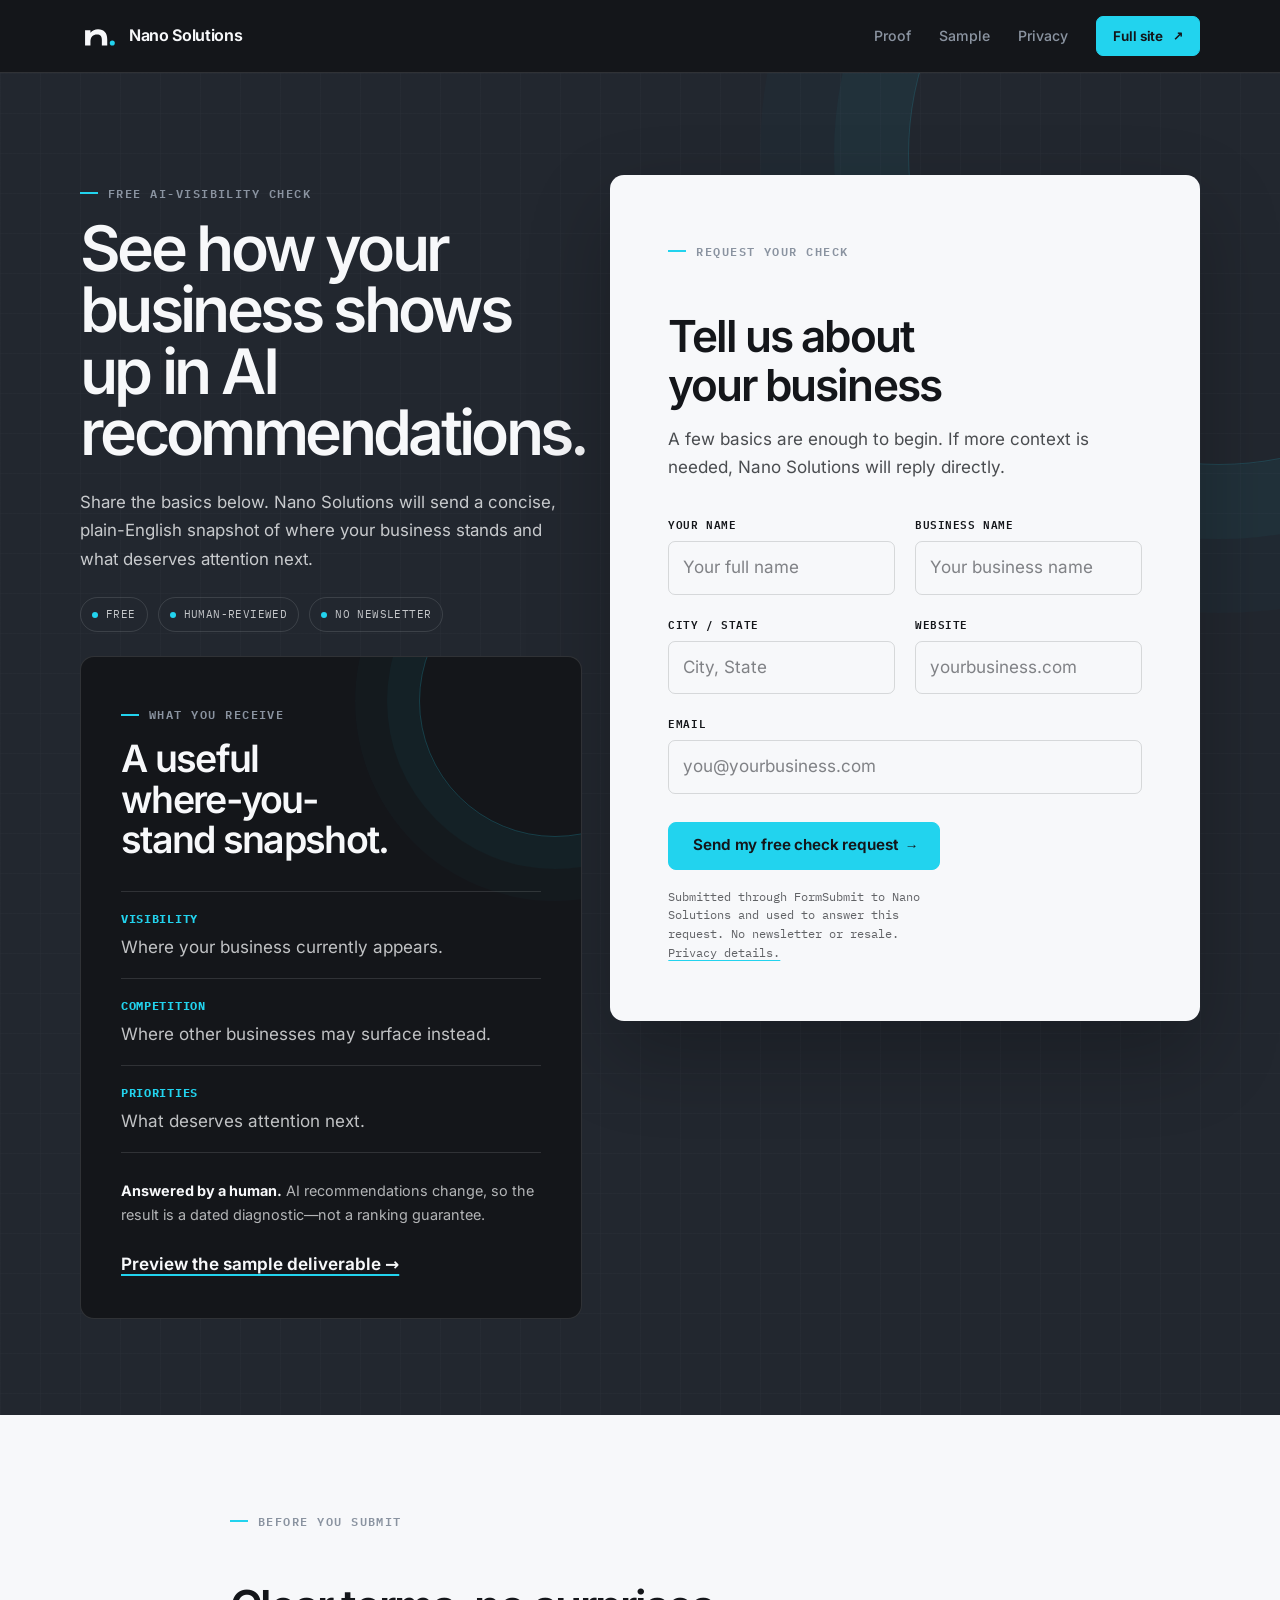
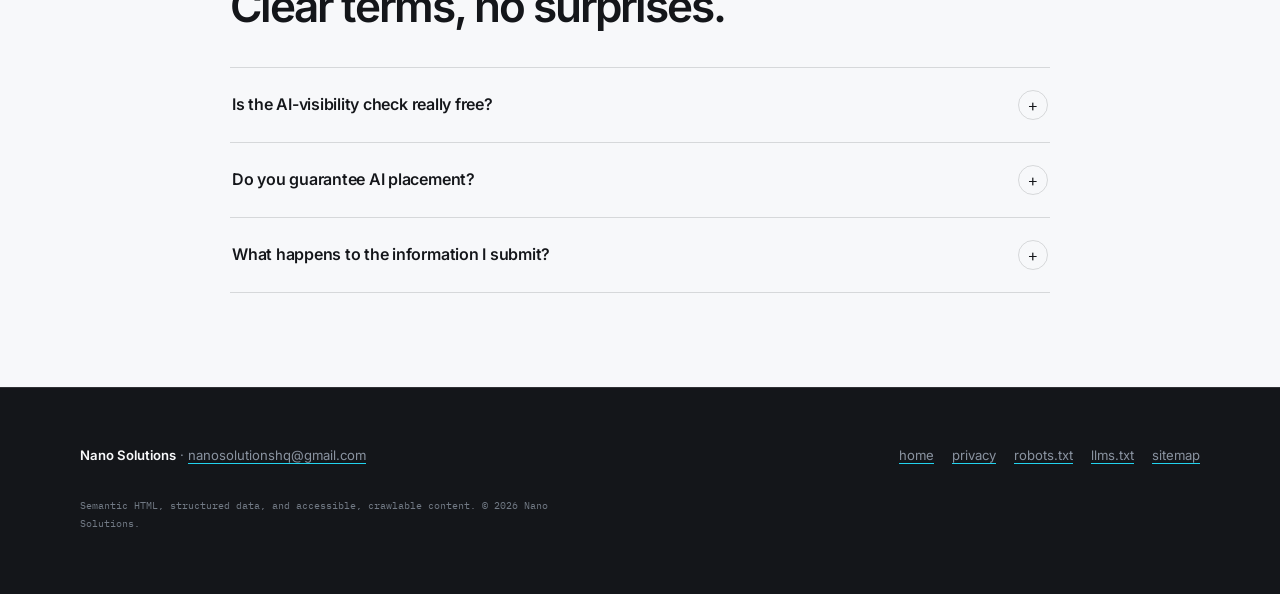
==== free-check/index.html @ 5889e6ae "Polish market-neutral site and add free-check landing" ====
<!DOCTYPE html>
<html lang="en">
<head>
  <meta charset="utf-8">
  <meta name="viewport" content="width=device-width, initial-scale=1">
  <title>Free AI-Visibility Check — Nano Solutions</title>
  <meta name="description" content="Request a free, human-reviewed snapshot of how your business appears in AI recommendations, who may appear instead, and what deserves attention next.">
  <link rel="canonical" href="https://nanosolutionshq.github.io/free-check/">
  <meta name="theme-color" content="#14161A">
  <meta name="color-scheme" content="light dark">
  <link rel="icon" type="image/svg+xml" href="/favicon.svg">
  <link rel="icon" type="image/png" sizes="32x32" href="/favicon-32.png">
  <link rel="apple-touch-icon" sizes="180x180" href="/apple-touch-icon.png">
  <link rel="manifest" href="/site.webmanifest">

  <meta property="og:type" content="website">
  <meta property="og:site_name" content="Nano Solutions">
  <meta property="og:url" content="https://nanosolutionshq.github.io/free-check/">
  <meta property="og:title" content="See how your business shows up in AI recommendations">
  <meta property="og:description" content="Request a free, human-reviewed AI-visibility snapshot from Nano Solutions.">
  <meta property="og:image" content="https://nanosolutionshq.github.io/og.png">
  <meta property="og:image:width" content="1200">
  <meta property="og:image:height" content="630">
  <meta property="og:image:alt" content="Nano Solutions AI-visibility diagnostic">
  <meta name="twitter:card" content="summary_large_image">
  <meta name="twitter:title" content="Free AI-visibility check — Nano Solutions">
  <meta name="twitter:description" content="A concise, human-reviewed snapshot of where your business stands in AI recommendations.">
  <meta name="twitter:image" content="https://nanosolutionshq.github.io/og.png">
  <meta name="twitter:image:alt" content="Nano Solutions AI-visibility diagnostic">

  <script type="application/ld+json">
  {
    "@context": "https://schema.org",
    "@graph": [
      {
        "@type": "Organization",
        "@id": "https://nanosolutionshq.github.io/#org",
        "name": "Nano Solutions",
        "url": "https://nanosolutionshq.github.io/",
        "email": "nanosolutionshq@gmail.com",
        "logo": "https://nanosolutionshq.github.io/logo.png"
      },
      {
        "@type": "WebPage",
        "@id": "https://nanosolutionshq.github.io/free-check/#webpage",
        "url": "https://nanosolutionshq.github.io/free-check/",
        "name": "Free AI-Visibility Check — Nano Solutions",
        "description": "Request a free, human-reviewed snapshot of how a business appears in AI recommendations and what deserves attention next.",
        "isPartOf": { "@id": "https://nanosolutionshq.github.io/#website" },
        "about": { "@id": "https://nanosolutionshq.github.io/#org" },
        "mainEntity": { "@id": "https://nanosolutionshq.github.io/free-check/#service" },
        "inLanguage": "en-US"
      },
      {
        "@type": "Service",
        "@id": "https://nanosolutionshq.github.io/free-check/#service",
        "name": "Free AI-visibility check",
        "provider": { "@id": "https://nanosolutionshq.github.io/#org" },
        "areaServed": { "@type": "Country", "name": "United States" },
        "offers": {
          "@type": "Offer",
          "price": "0",
          "priceCurrency": "USD",
          "availability": "https://schema.org/InStock"
        }
      },
      {
        "@type": "FAQPage",
        "@id": "https://nanosolutionshq.github.io/free-check/#faq",
        "mainEntity": [
          {
            "@type": "Question",
            "name": "Is the AI-visibility check really free?",
            "acceptedAnswer": {
              "@type": "Answer",
              "text": "Yes. The initial where-you-stand snapshot is free, requires no card, and does not enroll you in a newsletter."
            }
          },
          {
            "@type": "Question",
            "name": "Does Nano Solutions guarantee AI placement?",
            "acceptedAnswer": {
              "@type": "Answer",
              "text": "No. AI recommendations change by platform, context, and time. The check is a dated diagnostic snapshot, not a ranking guarantee."
            }
          },
          {
            "@type": "Question",
            "name": "What happens to submitted information?",
            "acceptedAnswer": {
              "@type": "Answer",
              "text": "The information is used to assess and answer the request. It is not sold or added to a newsletter."
            }
          }
        ]
      }
    ]
  }
  </script>

  <link rel="stylesheet" href="/assets/css/fonts.css?v=20260714-1">
  <link rel="stylesheet" href="/assets/css/site.css?v=20260714-6">
  <script defer src="https://cloud.umami.is/script.js" data-website-id="a9b7ba1e-7be3-4b48-bb45-84d004ca94ab" data-domains="nanosolutionshq.github.io" data-exclude-search="true" data-exclude-hash="true" data-do-not-track="true"></script>
</head>
<body class="check-page" id="top">
  <a class="skip-link" href="#request-form">Skip to request form</a>

  <header class="site-head">
    <div class="wrap">
      <a class="wordmark" href="/" aria-label="Nano Solutions — home"><img class="brand-mark" src="/assets/brand/mark-light.svg" alt="" width="38" height="38">Nano Solutions</a>
      <nav class="site-nav" aria-label="Site">
        <a href="/#proof">Proof</a>
        <a href="/sample-audit">Sample</a>
        <a href="/privacy">Privacy</a>
        <a class="btn small" href="/">Full site</a>
      </nav>
    </div>
  </header>

  <main id="main">
    <section class="check-landing" aria-labelledby="check-page-h">
      <div class="wrap">
        <div class="check-landing-grid">
          <header class="check-landing-intro">
            <p class="eyebrow">Free AI-visibility check</p>
            <h1 id="check-page-h">See how your business shows up in AI recommendations.</h1>
            <p>Share the basics below. Nano Solutions will send a concise, plain-English snapshot of where your business stands and what deserves attention next.</p>
            <ul class="check-trust" aria-label="Request assurances">
              <li>Free</li>
              <li>Human-reviewed</li>
              <li>No newsletter</li>
            </ul>
          </header>

          <section class="form-card" id="request-form" aria-labelledby="request-form-h">
            <p class="eyebrow">Request your check</p>
            <h2 id="request-form-h">Tell us about your business</h2>
            <p class="form-sub">A few basics are enough to begin. If more context is needed, Nano Solutions will reply directly.</p>

            <form action="https://formsubmit.co/nanosolutionshq@gmail.com" method="POST">
              <input type="hidden" name="_subject" value="New free AI-visibility check request">
              <input type="hidden" name="_template" value="table">
              <input type="hidden" name="_captcha" value="false">
              <input type="hidden" name="_next" value="https://nanosolutionshq.github.io/thanks.html">
              <input type="text" name="_honey" class="hp" tabindex="-1" autocomplete="off" aria-hidden="true">
              <div class="field-grid">
                <div class="field">
                  <label for="fc-name">Your name</label>
                  <input id="fc-name" name="name" type="text" required autocomplete="name" placeholder="Your full name">
                </div>
                <div class="field">
                  <label for="fc-business">Business name</label>
                  <input id="fc-business" name="business" type="text" required autocomplete="organization" placeholder="Your business name">
                </div>
                <div class="field">
                  <label for="fc-city">City / state</label>
                  <input id="fc-city" name="city" type="text" required placeholder="City, State">
                </div>
                <div class="field">
                  <label for="fc-website">Website</label>
                  <input id="fc-website" name="website" type="text" inputmode="url" autocomplete="url" placeholder="yourbusiness.com">
                </div>
                <div class="field full">
                  <label for="fc-email">Email</label>
                  <input id="fc-email" name="email" type="email" required autocomplete="email" placeholder="you@yourbusiness.com">
                </div>
              </div>
              <div class="form-actions">
                <button class="btn" type="submit" data-umami-event="free-check-submit" data-umami-event-placement="landing-page">Send my free check request</button>
                <span class="micro">Submitted through FormSubmit to Nano Solutions and used to answer this request. No newsletter or resale. <a href="/privacy">Privacy details.</a></span>
              </div>
            </form>
          </section>

          <aside class="check-expect" aria-labelledby="expect-h">
            <p class="eyebrow">What you receive</p>
            <h2 id="expect-h">A useful where-you-stand snapshot.</h2>
            <ul>
              <li><strong>Visibility</strong><span>Where your business currently appears.</span></li>
              <li><strong>Competition</strong><span>Where other businesses may surface instead.</span></li>
              <li><strong>Priorities</strong><span>What deserves attention next.</span></li>
            </ul>
            <p class="check-expect-note"><strong>Answered by a human.</strong> AI recommendations change, so the result is a dated diagnostic—not a ranking guarantee.</p>
            <a class="text-link" href="/sample-audit" data-umami-event="sample-audit-view" data-umami-event-placement="free-check-page">Preview the sample deliverable →</a>
          </aside>
        </div>
      </div>
    </section>

    <section class="check-faq" id="faq" aria-labelledby="check-faq-h">
      <div class="wrap check-faq-wrap">
        <div class="section-head">
          <p class="eyebrow">Before you submit</p>
          <h2 id="check-faq-h">Clear terms, no surprises.</h2>
        </div>
        <div class="faq-list">
          <details class="faq-item">
            <summary>Is the AI-visibility check really free?</summary>
            <div class="answer"><p>Yes. The initial where-you-stand snapshot is free, requires no card, and does not enroll you in a newsletter.</p></div>
          </details>
          <details class="faq-item">
            <summary>Do you guarantee AI placement?</summary>
            <div class="answer"><p>No. AI recommendations change by platform, context, and time. The check is a dated diagnostic snapshot, not a ranking guarantee.</p></div>
          </details>
          <details class="faq-item">
            <summary>What happens to the information I submit?</summary>
            <div class="answer"><p>It is used to assess and answer your request. It is not sold or added to a newsletter. Read the full <a href="/privacy">privacy notice</a>.</p></div>
          </details>
        </div>
      </div>
    </section>
  </main>

  <footer class="site-foot">
    <div class="wrap">
      <div class="row">
        <p><span class="brand">Nano Solutions</span> · <a href="mailto:nanosolutionshq@gmail.com" data-umami-event="email-click" data-umami-event-placement="free-check-footer">nanosolutionshq@gmail.com</a></p>
        <nav aria-label="Site information">
          <a href="/">home</a>
          <a href="/privacy">privacy</a>
          <a href="/robots.txt">robots.txt</a>
          <a href="/llms.txt">llms.txt</a>
          <a href="/sitemap.xml">sitemap</a>
        </nav>
      </div>
      <p class="dogfood">Semantic HTML, structured data, and accessible, crawlable content. © 2026 Nano Solutions.</p>
    </div>
  </footer>
</body>
</html>
---- assets/css/fonts.css ----
/* Nano Solutions self-hosted brand typography.
   Inter and IBM Plex Mono are distributed under the SIL Open Font License 1.1.
   License copies live in assets/fonts/. */

@font-face {
  font-family: "Inter";
  font-style: normal;
  font-weight: 400 900;
  font-display: swap;
  src: url("../fonts/inter-latin-400-900.woff2") format("woff2");
  unicode-range: U+0000-00FF, U+0131, U+0152-0153, U+02BB-02BC, U+02C6, U+02DA, U+02DC, U+0304, U+0308, U+0329, U+2000-206F, U+20AC, U+2122, U+2191, U+2193, U+2212, U+2215, U+FEFF, U+FFFD;
}

@font-face {
  font-family: "IBM Plex Mono";
  font-style: normal;
  font-weight: 400;
  font-display: swap;
  src: url("../fonts/ibm-plex-mono-latin-400.woff2") format("woff2");
  unicode-range: U+0000-00FF, U+0131, U+0152-0153, U+02BB-02BC, U+02C6, U+02DA, U+02DC, U+0304, U+0308, U+0329, U+2000-206F, U+20AC, U+2122, U+2191, U+2193, U+2212, U+2215, U+FEFF, U+FFFD;
}

@font-face {
  font-family: "IBM Plex Mono";
  font-style: normal;
  font-weight: 500;
  font-display: swap;
  src: url("../fonts/ibm-plex-mono-latin-500.woff2") format("woff2");
  unicode-range: U+0000-00FF, U+0131, U+0152-0153, U+02BB-02BC, U+02C6, U+02DA, U+02DC, U+0304, U+0308, U+0329, U+2000-206F, U+20AC, U+2122, U+2191, U+2193, U+2212, U+2215, U+FEFF, U+FFFD;
}

@font-face {
  font-family: "IBM Plex Mono";
  font-style: normal;
  font-weight: 600;
  font-display: swap;
  src: url("../fonts/ibm-plex-mono-latin-600.woff2") format("woff2");
  unicode-range: U+0000-00FF, U+0131, U+0152-0153, U+02BB-02BC, U+02C6, U+02DA, U+02DC, U+0304, U+0308, U+0329, U+2000-206F, U+20AC, U+2122, U+2191, U+2193, U+2212, U+2215, U+FEFF, U+FFFD;
}

@font-face {
  font-family: "IBM Plex Mono";
  font-style: normal;
  font-weight: 700;
  font-display: swap;
  src: url("../fonts/ibm-plex-mono-latin-700.woff2") format("woff2");
  unicode-range: U+0000-00FF, U+0131, U+0152-0153, U+02BB-02BC, U+02C6, U+02DA, U+02DC, U+0304, U+0308, U+0329, U+2000-206F, U+20AC, U+2122, U+2191, U+2193, U+2212, U+2215, U+FEFF, U+FFFD;
}
---- assets/css/site.css ----
/* Nano Solutions — shared visual system
   Brand tokens are intentionally limited to Ink, Slate, Cyan, Paper, and Gray. */

:root {
  --ink: #14161A;
  --slate: #22272F;
  --cyan: #22D3EE;
  --paper: #F7F8FA;
  --gray: #8A93A0;
  --bg: var(--paper);
  --card: var(--paper);
  --blue: var(--cyan);
  --blue-deep: var(--cyan);
  --blue-soft: rgba(34, 211, 238, 0.1);
  --slate-light: var(--gray);
  --line: rgba(20, 22, 26, 0.14);
  --line-dark: rgba(247, 248, 250, 0.12);
  --surface-dark: rgba(34, 39, 47, 0.74);
  --shadow: 0 18px 48px rgba(20, 22, 26, 0.1);
}

* {
  box-sizing: border-box;
}

html {
  scroll-behavior: smooth;
  scroll-padding-top: 5rem;
}

body {
  margin: 0;
  overflow-x: clip;
  background: var(--paper);
  color: var(--ink);
  font-family: "Inter", system-ui, -apple-system, "Segoe UI", sans-serif;
  font-size: 17px;
  line-height: 1.62;
  -webkit-font-smoothing: antialiased;
  text-rendering: optimizeLegibility;
}

::selection {
  background: var(--cyan);
  color: var(--ink);
}

img {
  display: block;
  max-width: 100%;
}

a {
  color: inherit;
  text-decoration-color: var(--cyan);
  text-decoration-thickness: 0.11em;
  text-underline-offset: 0.22em;
}

a:hover {
  text-decoration-color: currentColor;
}

:focus-visible {
  outline: 3px solid var(--cyan);
  outline-offset: 4px;
  border-radius: 4px;
}

.wrap {
  width: min(100% - 48px, 1120px);
  max-width: none;
  margin-inline: auto;
  padding: 0;
}

.skip-link {
  position: fixed;
  z-index: 100;
  top: 12px;
  left: 12px;
  transform: translateY(-160%);
  padding: 10px 14px;
  background: var(--cyan);
  color: var(--ink);
  font-family: "IBM Plex Mono", ui-monospace, monospace;
  font-size: 0.8rem;
  font-weight: 600;
  text-decoration: none;
}

.skip-link:focus {
  transform: translateY(0);
}

.visually-hidden {
  position: absolute;
  width: 1px;
  height: 1px;
  margin: -1px;
  padding: 0;
  overflow: hidden;
  clip: rect(0 0 0 0);
  white-space: nowrap;
  border: 0;
}

/* Header */

.site-head {
  position: relative;
  z-index: 20;
  padding: 0;
  background: var(--ink);
  color: var(--paper);
  border-bottom: 1px solid var(--line-dark);
}

.site-head .wrap {
  min-height: 72px;
  display: flex;
  align-items: center;
  justify-content: space-between;
  gap: 24px;
}

.wordmark {
  display: inline-flex;
  align-items: center;
  gap: 11px;
  color: var(--paper);
  font-size: 1rem;
  font-weight: 650;
  letter-spacing: -0.02em;
  text-decoration: none;
}

.wordmark:hover {
  color: var(--paper);
  text-decoration: none;
}

.brand-mark {
  width: 38px;
  height: 38px;
  flex: none;
}

.site-nav {
  display: flex;
  align-items: center;
  gap: 28px;
  font-size: 0.88rem;
  font-weight: 520;
}

.site-nav a {
  color: var(--gray);
  text-decoration: none;
}

.site-nav a:hover {
  color: var(--paper);
}

/* Buttons */

.btn,
.site-nav .btn {
  display: inline-flex;
  min-height: 48px;
  align-items: center;
  justify-content: center;
  gap: 10px;
  padding: 13px 24px;
  border: 1px solid var(--cyan);
  border-radius: 8px;
  background: var(--cyan);
  box-shadow: none;
  color: var(--ink);
  cursor: pointer;
  font: 650 0.95rem/1.2 "Inter", system-ui, sans-serif;
  letter-spacing: -0.01em;
  text-decoration: none;
  transition: transform 160ms ease, box-shadow 160ms ease, background 160ms ease;
}

.btn::after {
  content: "↗";
  font-family: "IBM Plex Mono", ui-monospace, monospace;
  font-size: 0.9em;
}

button.btn::after {
  content: "→";
}

.btn:hover {
  background: var(--cyan);
  color: var(--ink);
  text-decoration: none;
  transform: translateY(-2px);
  box-shadow: 0 12px 30px rgba(34, 211, 238, 0.16);
}

.btn.small {
  min-height: 40px;
  padding: 9px 16px;
  border-radius: 7px;
  font-size: 0.84rem;
}

/* Shared labels and headings */

.eyebrow,
.panel-label,
.dateline,
.micro,
.stat-note,
.num,
.scan-readout,
.meta-line {
  font-family: "IBM Plex Mono", ui-monospace, "Cascadia Mono", monospace;
}

.eyebrow {
  display: inline-flex;
  align-items: center;
  gap: 10px;
  margin: 0 0 16px;
  color: var(--gray);
  font-size: 0.76rem;
  font-weight: 600;
  letter-spacing: 0.12em;
  line-height: 1.4;
  text-transform: uppercase;
}

.eyebrow::before {
  width: 18px;
  height: 2px;
  background: var(--cyan);
  content: "";
}

h1,
h2,
h3 {
  color: inherit;
  text-wrap: balance;
}

h2 {
  max-width: 24ch;
  font-size: clamp(1.95rem, 3.5vw, 2.75rem);
  font-weight: 600;
  letter-spacing: -0.045em;
  line-height: 1.1;
}

.section-head {
  margin-bottom: 36px;
}

.section-head .eyebrow {
  margin-bottom: 16px;
}

/* Homepage hero */

.hero {
  position: relative;
  isolation: isolate;
  overflow: hidden;
  padding: 68px 0 76px;
  background: var(--ink);
  color: var(--paper);
}

.hero::before,
.article-hero::before,
.thank-you::before {
  position: absolute;
  z-index: -1;
  inset: 0;
  background-image:
    linear-gradient(rgba(247, 248, 250, 0.025) 1px, transparent 1px),
    linear-gradient(90deg, rgba(247, 248, 250, 0.025) 1px, transparent 1px);
  background-size: 48px 48px;
  content: "";
  mask-image: linear-gradient(to bottom, black, transparent 92%);
}

.hero .wrap {
  display: grid;
  grid-template-columns: minmax(0, 1.06fr) minmax(350px, 0.82fr);
  align-items: center;
  gap: clamp(46px, 6.5vw, 78px);
}

.hero-copy {
  min-width: 0;
}

.hero h1 {
  max-width: 13.5ch;
  margin: 0;
  color: var(--paper);
  font-size: clamp(3rem, 5vw, 4.65rem);
  font-weight: 590;
  letter-spacing: -0.058em;
  line-height: 1.01;
}

.hero h1 em {
  color: var(--paper);
  font-style: normal;
  box-shadow: inset 0 -0.09em var(--cyan);
}

.hero .sub {
  max-width: 58ch;
  margin-top: 24px;
  color: rgba(247, 248, 250, 0.8);
  font-size: 1.08rem;
  line-height: 1.65;
}

.hero .cta-row,
.honesty .cta-row {
  display: flex;
  align-items: center;
  gap: 18px;
  margin-top: 34px;
  flex-wrap: wrap;
}

.micro {
  color: rgba(247, 248, 250, 0.68);
  font-size: 0.76rem;
  line-height: 1.55;
}

.hero .micro strong {
  color: var(--paper);
  font-weight: 700;
}

.engines {
  display: flex;
  align-items: center;
  gap: 8px;
  margin-top: 32px;
  flex-wrap: wrap;
}

.engines .lead-in {
  margin-right: 4px;
  color: var(--gray);
  font-family: "IBM Plex Mono", ui-monospace, monospace;
  font-size: 0.7rem;
  letter-spacing: 0.08em;
  text-transform: uppercase;
}

.engines .pill {
  padding: 6px 10px;
  background: transparent;
  border: 1px solid var(--line-dark);
  border-radius: 999px;
  color: rgba(247, 248, 250, 0.74);
  font-size: 0.74rem;
  font-weight: 520;
}

.engines .engine-more {
  margin-left: 4px;
  color: var(--cyan);
  font-family: "IBM Plex Mono", ui-monospace, monospace;
  font-size: 0.72rem;
  font-weight: 650;
  letter-spacing: 0.02em;
}

/* Diagnostic hero panel */

.scan-panel {
  position: relative;
  overflow: hidden;
  min-height: 450px;
  padding: 24px;
  background: linear-gradient(145deg, rgba(34, 39, 47, 0.96), rgba(20, 22, 26, 0.96));
  border: 1px solid var(--line-dark);
  border-radius: 16px;
  box-shadow: 0 36px 90px rgba(0, 0, 0, 0.28);
}

.scan-panel::after {
  position: absolute;
  right: -35%;
  bottom: -42%;
  width: 88%;
  aspect-ratio: 1;
  border: 1px solid rgba(34, 211, 238, 0.2);
  border-radius: 50%;
  box-shadow:
    0 0 0 48px rgba(34, 211, 238, 0.035),
    0 0 0 96px rgba(34, 211, 238, 0.025),
    0 0 0 144px rgba(34, 211, 238, 0.015);
  content: "";
}

.panel-bar {
  position: relative;
  z-index: 2;
  display: flex;
  align-items: center;
  justify-content: space-between;
  padding-bottom: 16px;
  border-bottom: 1px solid var(--line-dark);
  color: var(--gray);
  font-family: "IBM Plex Mono", ui-monospace, monospace;
  font-size: 0.72rem;
  letter-spacing: 0.1em;
  text-transform: uppercase;
}

.signal {
  display: inline-flex;
  align-items: center;
  gap: 8px;
}

.signal i {
  width: 7px;
  height: 7px;
  background: var(--cyan);
  border-radius: 50%;
  box-shadow: 0 0 0 4px rgba(34, 211, 238, 0.1);
}

.scan-stage {
  position: relative;
  z-index: 2;
  display: grid;
  min-height: 205px;
  place-items: center;
}

.scan-rings {
  position: relative;
  width: 158px;
  aspect-ratio: 1;
  display: grid;
  place-items: center;
  border: 1px solid rgba(34, 211, 238, 0.46);
  border-radius: 50%;
  box-shadow:
    0 0 0 30px rgba(34, 211, 238, 0.055),
    0 0 0 31px rgba(34, 211, 238, 0.15),
    0 0 0 60px rgba(34, 211, 238, 0.025),
    0 0 0 61px rgba(34, 211, 238, 0.09);
}

.scan-rings::after {
  position: absolute;
  inset: -1px;
  border-top: 2px solid var(--cyan);
  border-right: 2px solid transparent;
  border-bottom: 2px solid transparent;
  border-left: 2px solid transparent;
  border-radius: 50%;
  content: "";
  animation: scan-rotate 12s linear infinite;
}

.scan-core {
  width: 66px;
  height: 66px;
  padding: 6px;
  background: var(--ink);
  border: 1px solid var(--line-dark);
  border-radius: 18px;
}

.scan-core img {
  width: 100%;
  height: 100%;
}

.scan-query {
  position: absolute;
  right: 0;
  bottom: 8px;
  left: 0;
  display: flex;
  align-items: baseline;
  justify-content: center;
  gap: 12px;
  color: var(--gray);
  font-family: "IBM Plex Mono", ui-monospace, monospace;
  font-size: 0.72rem;
  letter-spacing: 0.08em;
}

.scan-query strong {
  color: var(--paper);
  font-weight: 500;
  letter-spacing: 0;
}

.engine-readout {
  position: relative;
  z-index: 2;
  display: grid;
  margin: 10px 0 0;
  padding: 0;
  list-style: none;
}

.engine-readout li {
  display: flex;
  align-items: center;
  justify-content: space-between;
  gap: 12px;
  padding: 10px 2px;
  border-top: 1px solid var(--line-dark);
  color: var(--paper);
  font-size: 0.9rem;
}

.engine-readout .status {
  color: var(--gray);
  font-family: "IBM Plex Mono", ui-monospace, monospace;
  font-size: 0.7rem;
  letter-spacing: 0.05em;
  text-transform: uppercase;
}

.engine-readout .status::before {
  display: inline-block;
  width: 5px;
  height: 5px;
  margin-right: 7px;
  background: var(--cyan);
  border-radius: 50%;
  content: "";
  vertical-align: 1px;
}

.scan-foot {
  position: relative;
  z-index: 2;
  margin: 16px 0 0;
  color: var(--gray);
  font-size: 0.82rem;
}

@keyframes scan-rotate {
  to { transform: rotate(360deg); }
}

/* Main sections */

section {
  padding: 78px 0;
}

.stats {
  padding-top: 82px;
  background: var(--paper);
}

.stats .section-head {
  display: flex;
  align-items: end;
  justify-content: space-between;
}

.stat-grid {
  display: grid;
  margin: 0;
  padding: 0;
  grid-template-columns: repeat(3, 1fr);
  gap: 16px;
  border: 0;
}

.stat {
  position: relative;
  min-height: 220px;
  padding: 28px;
  background: rgba(138, 147, 160, 0.055);
  border: 1px solid var(--line);
  border-radius: 12px;
}

.stat .tick {
  width: 24px;
  height: 3px;
  margin-bottom: 30px;
  background: var(--cyan);
  border-radius: 0;
}

.stat .value {
  color: var(--ink);
  font-size: clamp(2.8rem, 5vw, 4.4rem);
  font-weight: 570;
  letter-spacing: -0.055em;
  line-height: 0.95;
}

.stat .label {
  max-width: 31ch;
  margin: 18px 0 0;
  color: rgba(20, 22, 26, 0.76);
  font-size: 0.98rem;
  line-height: 1.6;
}

.stat-note {
  max-width: 105ch;
  margin-top: 22px;
  color: rgba(20, 22, 26, 0.66);
  font-size: 0.74rem;
  line-height: 1.68;
}

.stat-note a,
.article-body a,
.sources a {
  color: inherit;
  text-decoration: underline;
  text-decoration-color: var(--cyan);
  text-underline-offset: 0.2em;
}

/* Proof */

#proof.band {
  position: relative;
  overflow: hidden;
  background: var(--slate);
  border: 0;
  color: var(--paper);
}

#proof.band::after {
  position: absolute;
  top: -220px;
  right: -180px;
  width: 560px;
  height: 560px;
  border: 1px solid rgba(34, 211, 238, 0.12);
  border-radius: 50%;
  box-shadow:
    0 0 0 70px rgba(34, 211, 238, 0.02),
    0 0 0 140px rgba(34, 211, 238, 0.015);
  content: "";
}

.proof-layout {
  position: relative;
  z-index: 1;
  display: grid;
  grid-template-columns: minmax(0, 1fr) minmax(390px, 0.96fr);
  gap: clamp(48px, 6vw, 68px);
  align-items: start;
}

#proof h2 {
  color: var(--paper);
}

.proof-lead {
  max-width: 42ch;
  color: rgba(247, 248, 250, 0.84);
  font-size: clamp(1.15rem, 2vw, 1.34rem);
  font-weight: 430;
  line-height: 1.55;
}

.proof-lead strong {
  color: var(--paper);
  font-weight: 650;
}

.proof-body {
  max-width: 58ch;
  margin-top: 22px;
  color: rgba(247, 248, 250, 0.76);
}

.proof-figures {
  display: flex;
  gap: 30px;
  margin-top: 34px;
  flex-wrap: wrap;
}

.fig {
  max-width: 130px;
}

.fig .n {
  color: var(--paper);
  font-size: 1.7rem;
  font-weight: 590;
  letter-spacing: -0.04em;
}

.fig .t {
  margin-top: 4px;
  color: rgba(247, 248, 250, 0.7);
  font-family: "IBM Plex Mono", ui-monospace, monospace;
  font-size: 0.74rem;
  line-height: 1.55;
  text-transform: uppercase;
}

.proof-outcomes .fig {
  max-width: 160px;
}

.proof-outcomes .n {
  color: var(--cyan);
  font-size: 1.05rem;
  font-weight: 650;
  letter-spacing: -0.015em;
}

.study-link {
  display: inline-flex;
  margin-top: 32px;
  color: var(--paper);
  font-weight: 600;
  text-decoration-color: var(--cyan);
}

.proof-data {
  padding: 24px;
  background: rgba(20, 22, 26, 0.66);
  border: 1px solid var(--line-dark);
  border-radius: 14px;
}

.proof-data .panel-bar {
  padding-bottom: 18px;
}

.answer-matrix {
  display: grid;
  margin: 0;
}

.answer-row {
  display: grid;
  grid-template-columns: minmax(112px, 0.72fr) minmax(0, 1.28fr);
  gap: 16px;
  padding: 18px 2px;
  border-bottom: 1px solid var(--line-dark);
}

.answer-row:last-child {
  border-bottom: 0;
}

.answer-row dt {
  color: var(--gray);
  font-family: "IBM Plex Mono", ui-monospace, monospace;
  font-size: 0.72rem;
  letter-spacing: 0.05em;
  text-transform: uppercase;
}

.answer-row dd {
  margin: 0;
  color: var(--paper);
  font-size: 0.94rem;
  font-weight: 570;
}

.answer-row dd::before {
  display: inline-block;
  width: 6px;
  height: 6px;
  margin-right: 10px;
  background: var(--cyan);
  border-radius: 50%;
  content: "";
  vertical-align: 2px;
}

.proof-data-note {
  margin: 18px 0 0;
  color: var(--gray);
  font-size: 0.78rem;
}

/* Sample deliverable */

.sample-section {
  overflow: hidden;
  background: var(--paper);
  border-bottom: 1px solid var(--line);
}

.sample-layout {
  display: grid;
  grid-template-columns: minmax(0, 1fr) minmax(360px, 0.78fr);
  gap: clamp(52px, 7vw, 88px);
  align-items: center;
}

.sample-copy h2 {
  max-width: 17ch;
}

.sample-lead {
  max-width: 60ch;
  margin-top: 20px;
  color: rgba(20, 22, 26, 0.76);
  font-size: 1.03rem;
  line-height: 1.72;
}

.sample-list {
  display: grid;
  grid-template-columns: repeat(2, minmax(0, 1fr));
  gap: 12px 22px;
  max-width: 650px;
  margin: 28px 0 0;
  padding: 0;
  list-style: none;
}

.sample-list li {
  position: relative;
  padding-left: 18px;
  color: rgba(20, 22, 26, 0.82);
  font-size: 0.91rem;
  line-height: 1.5;
}

.sample-list li::before {
  position: absolute;
  top: 0.62em;
  left: 0;
  width: 6px;
  height: 6px;
  background: var(--cyan);
  border-radius: 50%;
  content: "";
}

.sample-actions {
  display: flex;
  align-items: center;
  gap: 24px;
  margin-top: 34px;
  flex-wrap: wrap;
}

.sample-download {
  color: var(--ink);
  font-weight: 650;
  text-decoration-color: var(--cyan);
}

.sample-note {
  margin: 22px 0 0;
  color: rgba(20, 22, 26, 0.72);
  font-family: "IBM Plex Mono", ui-monospace, monospace;
  font-size: 0.69rem;
  letter-spacing: 0.035em;
  line-height: 1.6;
  text-transform: uppercase;
}

.sample-preview {
  position: relative;
  display: block;
  width: min(100%, 390px);
  justify-self: end;
  color: var(--paper);
  text-decoration: none;
}

.sample-preview::before {
  position: absolute;
  z-index: 0;
  inset: 8% -14% -7% 12%;
  background: rgba(34, 211, 238, 0.08);
  border-radius: 22px;
  content: "";
  transform: rotate(3deg);
}

.sample-sheet {
  position: relative;
  z-index: 1;
  display: flex;
  aspect-ratio: 8.5 / 11;
  flex-direction: column;
  overflow: hidden;
  padding: 30px;
  background-color: var(--ink);
  background-image:
    linear-gradient(rgba(138, 147, 160, 0.05) 1px, transparent 1px),
    linear-gradient(90deg, rgba(138, 147, 160, 0.05) 1px, transparent 1px);
  background-size: 24px 24px;
  border: 1px solid rgba(20, 22, 26, 0.2);
  border-radius: 12px;
  box-shadow: 0 30px 70px rgba(20, 22, 26, 0.2);
  transition: transform 180ms ease, box-shadow 180ms ease;
}

.sample-sheet::after {
  position: absolute;
  top: -92px;
  right: -118px;
  width: 300px;
  aspect-ratio: 1;
  border: 1px solid rgba(34, 211, 238, 0.2);
  border-radius: 50%;
  box-shadow:
    0 0 0 34px rgba(34, 211, 238, 0.035),
    0 0 0 68px rgba(34, 211, 238, 0.018);
  content: "";
}

.sample-preview:hover .sample-sheet {
  transform: translateY(-5px);
  box-shadow: 0 38px 86px rgba(20, 22, 26, 0.25);
}

.sample-sheet-head,
.sample-sheet-foot {
  position: relative;
  z-index: 1;
  display: flex;
  align-items: center;
  justify-content: space-between;
  gap: 14px;
  color: var(--gray);
  font-family: "IBM Plex Mono", ui-monospace, monospace;
  font-size: 0.56rem;
  letter-spacing: 0.06em;
  text-transform: uppercase;
}

.sample-sheet-head {
  padding-bottom: 18px;
  border-bottom: 1px solid var(--line-dark);
}

.sample-sheet-head span:first-child {
  color: var(--paper);
  font-family: "Inter", system-ui, sans-serif;
  font-size: 0.72rem;
  font-weight: 650;
  letter-spacing: -0.01em;
  text-transform: none;
}

.sample-sheet-head b {
  margin-right: 5px;
  color: var(--paper);
  font-size: 1.05rem;
}

.sample-sheet-head b::after {
  color: var(--cyan);
  content: ".";
}

.sample-badge {
  position: relative;
  z-index: 1;
  display: inline-flex;
  width: fit-content;
  align-items: center;
  gap: 7px;
  margin-top: 46px;
  padding: 6px 9px;
  border: 1px solid rgba(34, 211, 238, 0.34);
  border-radius: 999px;
  color: var(--cyan);
  font-family: "IBM Plex Mono", ui-monospace, monospace;
  font-size: 0.57rem;
  letter-spacing: 0.06em;
  text-transform: uppercase;
}

.sample-badge i {
  width: 5px;
  height: 5px;
  background: var(--cyan);
  border-radius: 50%;
}

.sample-title {
  position: relative;
  z-index: 1;
  margin-top: 24px;
  color: var(--paper);
  font-size: clamp(2rem, 4vw, 3rem);
  font-weight: 620;
  letter-spacing: -0.055em;
  line-height: 0.98;
}

.sample-subtitle {
  position: relative;
  z-index: 1;
  max-width: 34ch;
  margin-top: 18px;
  color: rgba(247, 248, 250, 0.68);
  font-size: 0.72rem;
  line-height: 1.58;
}

.sample-client {
  position: relative;
  z-index: 1;
  display: flex;
  margin-top: auto;
  flex-direction: column;
  padding-top: 20px;
  border-top: 1px solid var(--line-dark);
  color: var(--paper);
  font-size: 1rem;
  font-weight: 620;
}

.sample-client small,
.sample-client em {
  color: var(--gray);
  font-family: "IBM Plex Mono", ui-monospace, monospace;
  font-size: 0.54rem;
  font-style: normal;
  font-weight: 400;
  letter-spacing: 0.06em;
  line-height: 1.6;
  text-transform: uppercase;
}

.sample-client small {
  margin-bottom: 7px;
}

.sample-client em {
  margin-top: 6px;
}

.sample-sheet-foot {
  margin-top: 22px;
  padding-top: 14px;
  border-top: 1px solid var(--line-dark);
}

/* Process */

#how-it-works {
  background: var(--paper);
}

.steps {
  display: grid;
  grid-template-columns: repeat(3, 1fr);
  gap: 18px;
}

.step {
  min-height: 290px;
  padding: 28px;
  background: rgba(138, 147, 160, 0.035);
  border: 1px solid var(--line);
  border-radius: 10px;
}

.step .num {
  display: inline-flex;
  margin-bottom: 12px;
  padding: 0 0 0 12px;
  background: transparent;
  border-left: 3px solid var(--cyan);
  border-radius: 0;
  color: var(--ink);
  font-size: 0.72rem;
  letter-spacing: 0.1em;
}

.step h3 {
  margin-bottom: 12px;
  color: var(--ink);
  font-size: 1.28rem;
  font-weight: 620;
  letter-spacing: -0.025em;
}

.step p {
  color: rgba(20, 22, 26, 0.76);
  font-size: 0.96rem;
  line-height: 1.67;
}

.step .free-tag {
  color: var(--ink);
  font-weight: 650;
  box-shadow: inset 0 -0.2em rgba(34, 211, 238, 0.5);
}

/* FAQ */

#faq.band {
  background: rgba(138, 147, 160, 0.08);
  border-top: 1px solid var(--line);
  border-bottom: 1px solid var(--line);
}

.faq-list {
  max-width: 900px;
}

#faq .section-head,
#faq .faq-list {
  width: min(100%, 900px);
  margin-right: auto;
  margin-left: auto;
}

.faq-item {
  border-bottom: 1px solid var(--line);
}

.faq-item:first-child {
  border-top: 1px solid var(--line);
}

.faq-item summary {
  min-height: 74px;
  display: flex;
  align-items: center;
  justify-content: space-between;
  gap: 28px;
  padding: 20px 2px;
  color: var(--ink);
  cursor: pointer;
  font-size: 1rem;
  font-weight: 580;
  letter-spacing: -0.015em;
  list-style: none;
}

.faq-item summary::-webkit-details-marker {
  display: none;
}

.faq-item summary::after {
  width: 28px;
  height: 28px;
  display: grid;
  flex: none;
  place-items: center;
  border: 1px solid var(--line);
  border-radius: 50%;
  color: var(--ink);
  content: "+";
  font-family: "IBM Plex Mono", ui-monospace, monospace;
  font-size: 1rem;
  font-weight: 400;
  line-height: 1;
  transition: transform 160ms ease, border-color 160ms ease;
}

.faq-item[open] summary::after {
  border-color: var(--cyan);
  transform: rotate(45deg);
}

.faq-item .answer {
  max-width: 70ch;
  padding: 0 54px 28px 2px;
  color: rgba(20, 22, 26, 0.76);
}

/* Honesty */

.honesty {
  background: var(--ink);
  color: var(--paper);
  text-align: left;
}

.honesty-lead {
  max-width: 24ch;
  margin: 0;
  padding-left: 26px;
  border-left: 3px solid var(--cyan);
  color: var(--paper);
  font-size: clamp(1.9rem, 3.4vw, 2.8rem);
  font-weight: 620;
  letter-spacing: -0.04em;
  line-height: 1.1;
}

.honesty-copy {
  max-width: 66ch;
  margin: 18px 0 0;
  padding-left: 29px;
  color: rgba(247, 248, 250, 0.78);
  font-size: 1.02rem;
  line-height: 1.7;
}

/* Form */

.check {
  position: relative;
  padding: 88px 0;
  background: var(--slate);
}

.form-card {
  width: min(100%, 790px);
  max-width: none;
  margin: 0 auto;
  padding: clamp(28px, 6vw, 58px);
  background: var(--paper);
  border: 0;
  border-radius: 14px;
  box-shadow: 0 40px 100px rgba(0, 0, 0, 0.22);
}

.form-card h2 {
  max-width: 18ch;
  margin-bottom: 14px;
}

.form-card .form-sub {
  max-width: 58ch;
  margin-bottom: 34px;
  color: rgba(20, 22, 26, 0.76);
}

.field-grid {
  display: grid;
  grid-template-columns: 1fr 1fr;
  gap: 20px;
}

.field {
  display: flex;
  flex-direction: column;
  gap: 8px;
}

.field.full {
  grid-column: 1 / -1;
}

.field label {
  color: var(--ink);
  font-family: "IBM Plex Mono", ui-monospace, monospace;
  font-size: 0.69rem;
  font-weight: 600;
  letter-spacing: 0.05em;
  text-transform: uppercase;
}

.field input {
  width: 100%;
  min-height: 51px;
  padding: 12px 14px;
  background: transparent;
  border: 1px solid var(--line);
  border-radius: 7px;
  color: var(--ink);
  font: inherit;
  transition: border-color 160ms ease, box-shadow 160ms ease;
}

.field input:focus {
  outline: none;
  border-color: var(--cyan);
  box-shadow: 0 0 0 3px rgba(34, 211, 238, 0.14);
}

.field input::placeholder {
  color: rgba(20, 22, 26, 0.52);
  opacity: 1;
}

.form-actions {
  display: flex;
  align-items: center;
  gap: 18px;
  margin-top: 28px;
  flex-wrap: wrap;
}

.form-actions .micro {
  max-width: 38ch;
  color: rgba(20, 22, 26, 0.66);
}

.hp {
  position: absolute;
  left: -10000px;
  width: 1px;
  height: 1px;
  overflow: hidden;
  opacity: 0;
  pointer-events: none;
}

/* Focused free-check landing page */

.check-page {
  background: var(--ink);
}

.check-page main {
  background: var(--slate);
}

.check-landing {
  position: relative;
  isolation: isolate;
  overflow: hidden;
  padding: clamp(68px, 8vw, 104px) 0 96px;
  background: var(--slate);
  color: var(--paper);
}

.check-landing::before {
  position: absolute;
  z-index: -2;
  inset: 0;
  background-image:
    linear-gradient(rgba(247, 248, 250, 0.018) 1px, transparent 1px),
    linear-gradient(90deg, rgba(247, 248, 250, 0.018) 1px, transparent 1px);
  background-size: 40px 40px;
  content: "";
}

.check-landing::after {
  position: absolute;
  z-index: -1;
  top: -230px;
  right: max(-250px, calc((100vw - 1160px) / 2 - 320px));
  width: 620px;
  aspect-ratio: 1;
  border: 1px solid rgba(34, 211, 238, 0.18);
  border-radius: 50%;
  box-shadow:
    0 0 0 74px rgba(34, 211, 238, 0.035),
    0 0 0 148px rgba(34, 211, 238, 0.02);
  content: "";
}

.check-landing-intro {
  grid-area: intro;
  align-self: start;
}

.check-landing-intro .eyebrow {
  color: var(--gray);
}

.check-landing-intro h1 {
  max-width: 12ch;
  margin: 0;
  color: var(--paper);
  font-size: clamp(2.65rem, 4.9vw, 4.35rem);
  font-weight: 570;
  letter-spacing: -0.058em;
  line-height: 0.98;
}

.check-landing-intro > p:last-of-type {
  max-width: 66ch;
  margin: 24px 0 0;
  color: rgba(247, 248, 250, 0.78);
  font-size: 1.05rem;
  line-height: 1.7;
}

.check-trust {
  display: flex;
  gap: 10px;
  margin: 24px 0 0;
  padding: 0;
  flex-wrap: wrap;
  list-style: none;
}

.check-trust li {
  display: inline-flex;
  align-items: center;
  gap: 8px;
  padding: 7px 11px;
  border: 1px solid var(--line-dark);
  border-radius: 999px;
  color: rgba(247, 248, 250, 0.76);
  font-family: "IBM Plex Mono", ui-monospace, monospace;
  font-size: 0.71rem;
  letter-spacing: 0.035em;
  text-transform: uppercase;
}

.check-trust li::before {
  width: 6px;
  height: 6px;
  flex: none;
  background: var(--cyan);
  border-radius: 50%;
  content: "";
}

.check-landing-grid {
  display: grid;
  grid-template-areas:
    "intro form"
    "expect form";
  grid-template-columns: minmax(0, 0.92fr) minmax(0, 1.08fr);
  gap: 24px 28px;
  align-items: start;
}

.check-landing .form-card {
  grid-area: form;
  width: auto;
  margin: 0;
  color: var(--ink);
  box-shadow: 0 34px 84px rgba(0, 0, 0, 0.24);
}

.check-landing .form-card h2 {
  max-width: 20ch;
}

.check-expect {
  position: relative;
  grid-area: expect;
  overflow: hidden;
  padding: clamp(28px, 4vw, 40px);
  background: var(--ink);
  border: 1px solid var(--line-dark);
  border-radius: 14px;
  color: var(--paper);
}

.check-expect::after {
  position: absolute;
  top: -92px;
  right: -110px;
  width: 270px;
  aspect-ratio: 1;
  border: 1px solid rgba(34, 211, 238, 0.22);
  border-radius: 50%;
  box-shadow: 0 0 0 32px rgba(34, 211, 238, 0.035), 0 0 0 64px rgba(34, 211, 238, 0.02);
  content: "";
}

.check-expect > * {
  position: relative;
  z-index: 1;
}

.check-expect .eyebrow {
  color: var(--gray);
}

.check-expect h2 {
  max-width: 13ch;
  margin: 0;
  color: var(--paper);
  font-size: clamp(1.7rem, 3vw, 2.35rem);
  font-weight: 590;
  letter-spacing: -0.045em;
  line-height: 1.08;
}

.check-expect ul {
  margin: 30px 0 0;
  padding: 0;
  border-top: 1px solid var(--line-dark);
  list-style: none;
}

.check-expect li {
  display: grid;
  gap: 5px;
  padding: 18px 0;
  border-bottom: 1px solid var(--line-dark);
}

.check-expect li strong {
  color: var(--cyan);
  font-family: "IBM Plex Mono", ui-monospace, monospace;
  font-size: 0.72rem;
  letter-spacing: 0.06em;
  text-transform: uppercase;
}

.check-expect li span {
  color: rgba(247, 248, 250, 0.76);
  line-height: 1.55;
}

.check-expect-note {
  margin: 26px 0 0;
  color: rgba(247, 248, 250, 0.7);
  font-size: 0.9rem;
  line-height: 1.65;
}

.check-expect-note strong {
  color: var(--paper);
}

.check-expect .text-link {
  display: inline-flex;
  margin-top: 24px;
  color: var(--paper);
  font-weight: 650;
  text-decoration-color: var(--cyan);
}

.check-faq {
  padding: 88px 0 94px;
  background: var(--paper);
}

.check-faq-wrap {
  width: min(100% - 48px, 820px);
}

.check-faq .section-head h2 {
  max-width: 18ch;
}

/* Footer */

.site-foot {
  padding: 44px 0 52px;
  background: var(--ink);
  border-top: 1px solid var(--line-dark);
  color: var(--gray);
  font-size: 0.82rem;
}

.site-foot .row {
  display: flex;
  align-items: baseline;
  justify-content: space-between;
  gap: 18px;
  flex-wrap: wrap;
}

.site-foot .brand {
  color: var(--paper);
  font-weight: 620;
}

.site-foot nav {
  display: flex;
  gap: 18px;
  flex-wrap: wrap;
}

.site-foot a,
.site-foot nav a {
  color: var(--gray);
}

.site-foot .dogfood {
  max-width: 78ch;
  margin-top: 18px;
  color: rgba(138, 147, 160, 0.8);
  font-family: "IBM Plex Mono", ui-monospace, monospace;
  font-size: 0.64rem;
  line-height: 1.7;
}

/* Study */

.study-page {
  background: var(--paper);
}

.study-page main {
  background: var(--paper);
}

.article {
  max-width: none;
  margin: 0;
  padding: 0;
}

.article-hero {
  position: relative;
  isolation: isolate;
  overflow: hidden;
  padding: 62px 0 68px;
  background: var(--ink);
  color: var(--paper);
}

.article-hero::after {
  position: absolute;
  z-index: -1;
  top: -150px;
  right: max(-220px, calc((100vw - 1160px) / 2 - 260px));
  width: 560px;
  aspect-ratio: 1;
  border: 1px solid rgba(34, 211, 238, 0.18);
  border-radius: 50%;
  box-shadow:
    0 0 0 68px rgba(34, 211, 238, 0.03),
    0 0 0 136px rgba(34, 211, 238, 0.02),
    0 0 0 204px rgba(34, 211, 238, 0.01);
  content: "";
}

.article-shell,
.article-body {
  width: min(100% - 48px, 800px);
  margin-inline: auto;
}

.article-hero .eyebrow {
  margin-bottom: 22px;
}

.not-found-page .article-hero .eyebrow {
  font-size: clamp(0.9rem, 1.1vw, 1rem);
}

.article h1 {
  max-width: 16ch;
  margin: 0 0 24px;
  color: var(--paper);
  font-size: clamp(2.45rem, 4.5vw, 4rem);
  font-weight: 570;
  letter-spacing: -0.055em;
  line-height: 1.05;
}

.article .dek {
  max-width: 66ch;
  margin: 0;
  padding-left: 22px;
  border-left: 2px solid var(--cyan);
  color: rgba(247, 248, 250, 0.8);
  font-size: 1.08rem;
  font-style: normal;
  line-height: 1.65;
}

.article .dateline {
  margin: 26px 0 0;
  color: var(--gray);
  font-size: 0.68rem;
  letter-spacing: 0.06em;
  text-transform: uppercase;
}

.article-body {
  padding: 58px 0 76px;
}

.article-body > p,
.article-body > h2,
.article-body > ul,
.article-body > ol,
.article-body > .study-summary,
.article-body > .study-evidence,
.article-body > .cta-box,
.article-body > hr,
.article-body > .sources {
  width: min(100%, 68ch);
  margin-right: auto;
  margin-left: auto;
}

.article-body p {
  margin-top: 0;
  margin-bottom: 22px;
  color: rgba(20, 22, 26, 0.82);
  font-size: 1.01rem;
  line-height: 1.72;
}

.article-body > h2 {
  margin-top: 48px;
  margin-bottom: 18px;
  color: var(--ink);
  font-size: clamp(1.55rem, 2.8vw, 2.05rem);
  font-weight: 650;
  letter-spacing: -0.035em;
  line-height: 1.18;
  text-align: center;
}

.article-body strong {
  color: var(--ink);
  font-weight: 650;
}

.article-body ul,
.article-body ol {
  margin-top: 6px;
  margin-bottom: 28px;
  padding-left: 26px;
}

.article-body li {
  margin: 10px 0;
  color: rgba(20, 22, 26, 0.82);
  line-height: 1.65;
}

.article-body li::marker {
  color: var(--ink);
  font-weight: 700;
}

.article-body hr {
  margin-top: 56px;
  margin-bottom: 42px;
  border: 0;
  border-top: 1px solid var(--line);
}

.study-summary {
  display: grid;
  grid-template-columns: repeat(3, minmax(0, 1fr));
  gap: 10px;
  margin-top: 34px;
  margin-bottom: 34px;
}

.study-summary div {
  min-width: 0;
  padding: 18px;
  background: rgba(138, 147, 160, 0.055);
  border: 1px solid var(--line);
  border-radius: 10px;
}

.study-summary strong,
.study-summary span {
  display: block;
}

.study-summary strong {
  color: var(--ink);
  font-size: 1.2rem;
  font-weight: 650;
  letter-spacing: -0.025em;
}

.study-summary span {
  margin-top: 5px;
  color: rgba(20, 22, 26, 0.68);
  font-size: 0.79rem;
  line-height: 1.45;
}

.study-evidence {
  position: relative;
  overflow: hidden;
  margin-top: 30px;
  margin-bottom: 44px;
  padding: clamp(22px, 4vw, 30px);
  background:
    radial-gradient(circle at 100% 0, transparent 0 74px, rgba(34, 211, 238, 0.1) 75px 76px, transparent 77px 116px, rgba(20, 22, 26, 0.05) 117px 118px, transparent 119px),
    rgba(138, 147, 160, 0.055);
  border: 1px solid var(--line);
  border-top: 3px solid var(--cyan);
  border-radius: 14px;
  box-shadow: 0 12px 32px rgba(20, 22, 26, 0.06);
}

.study-evidence__caption {
  display: grid;
  gap: 10px;
}

.article-body .study-evidence__kicker,
.article-body .study-evidence__summary,
.article-body .study-evidence__status,
.article-body .study-evidence__note {
  margin: 0;
}

.article-body .study-evidence__kicker {
  color: rgba(20, 22, 26, 0.66);
  font-family: "IBM Plex Mono", ui-monospace, monospace;
  font-size: 0.76rem;
  font-weight: 600;
  letter-spacing: 0.06em;
  text-transform: uppercase;
}

.study-evidence__heading {
  display: flex;
  align-items: center;
  justify-content: space-between;
  gap: 18px;
}

.study-evidence__heading h2 {
  max-width: 19ch;
  margin: 0;
  color: var(--ink);
  font-size: clamp(1.4rem, 3vw, 1.85rem);
  font-weight: 650;
  letter-spacing: -0.035em;
  line-height: 1.16;
}

.article-body .study-evidence__status {
  display: inline-flex;
  min-width: max-content;
  align-items: center;
  gap: 8px;
  padding: 7px 11px;
  background: rgba(34, 211, 238, 0.1);
  border: 1px solid rgba(34, 211, 238, 0.42);
  border-radius: 999px;
  color: var(--ink);
  font-family: "IBM Plex Mono", ui-monospace, monospace;
  font-size: 0.72rem;
  font-weight: 600;
  line-height: 1.2;
  text-transform: uppercase;
}

.study-evidence__status span {
  width: 7px;
  height: 7px;
  flex: none;
  background: var(--cyan);
  border-radius: 50%;
}

.article-body .study-evidence__summary {
  max-width: 56ch;
  color: rgba(20, 22, 26, 0.74);
  line-height: 1.6;
}

.study-results {
  display: grid;
  grid-template-columns: repeat(2, minmax(0, 1fr));
  gap: 1px;
  margin: 22px 0 0;
  overflow: hidden;
  background: var(--line);
  border: 1px solid var(--line);
  border-radius: 10px;
}

.study-result {
  min-width: 0;
  padding: 17px 18px;
  background: var(--paper);
}

.study-result dt {
  color: rgba(20, 22, 26, 0.64);
  font-family: "IBM Plex Mono", ui-monospace, monospace;
  font-size: 0.75rem;
  font-weight: 600;
  letter-spacing: 0.04em;
  text-transform: uppercase;
}

.study-result dd {
  margin: 7px 0 0;
  overflow-wrap: anywhere;
  color: var(--ink);
  font-size: 1.02rem;
  font-weight: 650;
  line-height: 1.35;
}

.article-body .study-evidence__note {
  margin-top: 15px;
  color: rgba(20, 22, 26, 0.62);
  font-family: "IBM Plex Mono", ui-monospace, monospace;
  font-size: 0.72rem;
  line-height: 1.55;
}

.key-points {
  display: grid;
  gap: 10px;
  padding-left: 0 !important;
  list-style: none;
}

.article-body .key-points li {
  margin: 0;
  padding: 15px 18px;
  background: rgba(138, 147, 160, 0.045);
  border-left: 3px solid var(--cyan);
  border-radius: 0 8px 8px 0;
}

.cta-box {
  margin-top: 46px;
  margin-bottom: 46px;
  padding: 32px;
  background: var(--slate);
  border: 0;
  border-radius: 10px;
  color: var(--paper);
}

.article-body .cta-box p {
  color: rgba(247, 248, 250, 0.78);
}

.cta-box strong {
  color: var(--paper);
}

.cta-box .btn {
  margin-top: 2px;
}

.sources {
  padding: 28px;
  background: rgba(138, 147, 160, 0.08);
  border: 1px solid var(--line);
  border-radius: 9px;
  overflow-wrap: anywhere;
}

.sources h2 {
  margin: 0 0 16px;
  color: var(--ink);
  font-family: "IBM Plex Mono", ui-monospace, monospace;
  font-size: 0.8rem;
  font-weight: 600;
  letter-spacing: 0.08em;
  text-transform: uppercase;
}

.article-body .sources p,
.article-body .sources li {
  color: rgba(20, 22, 26, 0.72);
  font-size: 0.9rem;
  line-height: 1.68;
}

/* Thank-you page */

body.thank-you {
  position: relative;
  isolation: isolate;
  min-height: 100vh;
  display: grid;
  margin: 0;
  padding: 32px;
  background: var(--ink);
  place-items: center;
}

.thank-card {
  position: relative;
  overflow: hidden;
  width: min(100%, 610px);
  max-width: none;
  padding: clamp(30px, 7vw, 58px);
  background: var(--slate);
  border: 1px solid var(--line-dark);
  border-radius: 14px;
  box-shadow: 0 42px 110px rgba(0, 0, 0, 0.32);
}

.thank-card::after {
  position: absolute;
  right: -150px;
  bottom: -190px;
  width: 360px;
  aspect-ratio: 1;
  border: 1px solid rgba(34, 211, 238, 0.16);
  border-radius: 50%;
  box-shadow:
    0 0 0 45px rgba(34, 211, 238, 0.025),
    0 0 0 90px rgba(34, 211, 238, 0.015);
  content: "";
}

.thank-card .brand-mark {
  width: 48px;
  height: 48px;
  margin-bottom: 34px;
}

.thank-card h1 {
  position: relative;
  z-index: 1;
  margin: 0 0 16px;
  color: var(--paper);
  font-size: clamp(2rem, 6vw, 3.25rem);
  font-weight: 580;
  letter-spacing: -0.045em;
  line-height: 1.05;
}

.thank-card p {
  position: relative;
  z-index: 1;
  margin: 0 0 12px;
  color: rgba(247, 248, 250, 0.74);
  line-height: 1.7;
}

.thank-card a {
  color: var(--paper);
  overflow-wrap: anywhere;
}

.thank-card .back {
  display: inline-flex;
  margin-top: 18px;
  font-weight: 620;
}

/* Responsive */

@media (max-width: 920px) {
  .hero .wrap,
  .proof-layout,
  .sample-layout,
  .check-landing-grid {
    grid-template-columns: minmax(0, 1fr);
  }

  .check-landing-grid {
    grid-template-areas:
      "intro"
      "form"
      "expect";
  }

  .check-expect {
    width: min(100%, 790px);
  }

  .hero .wrap {
    gap: 62px;
  }

  .hero h1 {
    max-width: 13ch;
  }

  .scan-panel {
    width: min(100%, 620px);
    max-width: 100%;
    min-width: 0;
    min-height: 430px;
  }

  .proof-layout {
    gap: 54px;
  }

  .proof-data {
    width: min(100%, 660px);
  }

  .sample-preview {
    justify-self: center;
  }

  .stat-grid,
  .steps {
    grid-template-columns: 1fr;
  }

  .stat {
    min-height: 0;
  }

  .stat .tick {
    margin-bottom: 28px;
  }

  .step {
    min-height: 0;
  }

  .step .num {
    margin-bottom: 12px;
  }
}

@media (max-width: 700px) {
  .wrap,
  .article-shell,
  .article-body {
    width: min(100% - 36px, 1160px);
  }

  .site-head .wrap {
    min-height: 68px;
    gap: 12px;
  }

  .site-nav {
    gap: 12px;
  }

  .site-nav a:not(.btn) {
    display: none;
  }

  .wordmark {
    font-size: 0.93rem;
    white-space: nowrap;
  }

  .brand-mark {
    width: 34px;
    height: 34px;
  }

  .site-nav .btn.small {
    min-height: 38px;
    padding: 8px 12px;
  }

  .site-nav .btn.small::after {
    display: none;
  }

  .hero {
    padding: 60px 0 72px;
  }

  .check-landing {
    padding: 58px 0 72px;
  }

  .check-landing-intro h1 {
    font-size: clamp(2.45rem, 10.5vw, 3.25rem);
  }

  .check-trust {
    gap: 8px;
  }

  .check-faq-wrap {
    width: min(100% - 36px, 820px);
  }

  .hero h1 {
    font-size: clamp(2.45rem, 10.5vw, 3.2rem);
  }

  .hero .sub {
    font-size: 1rem;
  }

  .scan-panel {
    min-height: 390px;
    padding: 18px;
  }

  .panel-bar {
    flex-wrap: wrap;
    gap: 8px 12px;
    font-size: 0.69rem;
  }

  .scan-query {
    align-items: center;
    flex-direction: column;
    gap: 4px;
  }

  section {
    padding: 62px 0;
  }

  .stats {
    padding-top: 64px;
  }

  .stat {
    padding: 30px 20px;
  }

  .proof-figures {
    gap: 22px;
  }

  .proof-data {
    padding: 20px;
  }

  .answer-row {
    grid-template-columns: 1fr;
    gap: 5px;
  }

  .field-grid {
    grid-template-columns: 1fr;
  }

  .field.full {
    grid-column: auto;
  }

  .article-hero {
    padding: 56px 0 64px;
  }

  .article h1 {
    font-size: clamp(2.25rem, 10.5vw, 3.15rem);
  }

  .article-body {
    padding: 46px 0 62px;
  }

  .article-body ul,
  .article-body ol {
    padding-left: 21px;
  }

  .sample-list {
    grid-template-columns: 1fr;
  }

  .sample-preview {
    width: min(100%, 350px);
  }

  .sample-sheet {
    padding: 24px;
  }

  .cta-box,
  .sources {
    padding: 24px 20px;
  }

  .honesty-lead {
    padding-left: 20px;
  }

  .honesty-copy {
    padding-left: 23px;
  }

  body.thank-you {
    padding: 18px;
  }
}

@media (max-width: 560px) {
  .study-summary,
  .study-results {
    grid-template-columns: 1fr;
  }

  .study-evidence {
    padding: 20px 16px;
  }

  .study-evidence__heading {
    align-items: flex-start;
    flex-direction: column;
    gap: 10px;
  }

  .article-body > h2 {
    margin-top: 40px;
  }
}

@media (prefers-reduced-motion: reduce) {
  html {
    scroll-behavior: auto;
  }

  *,
  *::before,
  *::after {
    scroll-behavior: auto !important;
    animation-duration: 0.001ms !important;
    animation-iteration-count: 1 !important;
    transition-duration: 0.001ms !important;
  }
}

@media print {
  .site-head,
  .site-foot,
  .skip-link {
    display: none;
  }

  .article-hero {
    padding: 36px 0;
  }

  .article-body {
    padding: 36px 0;
  }

  a {
    color: inherit;
  }
}
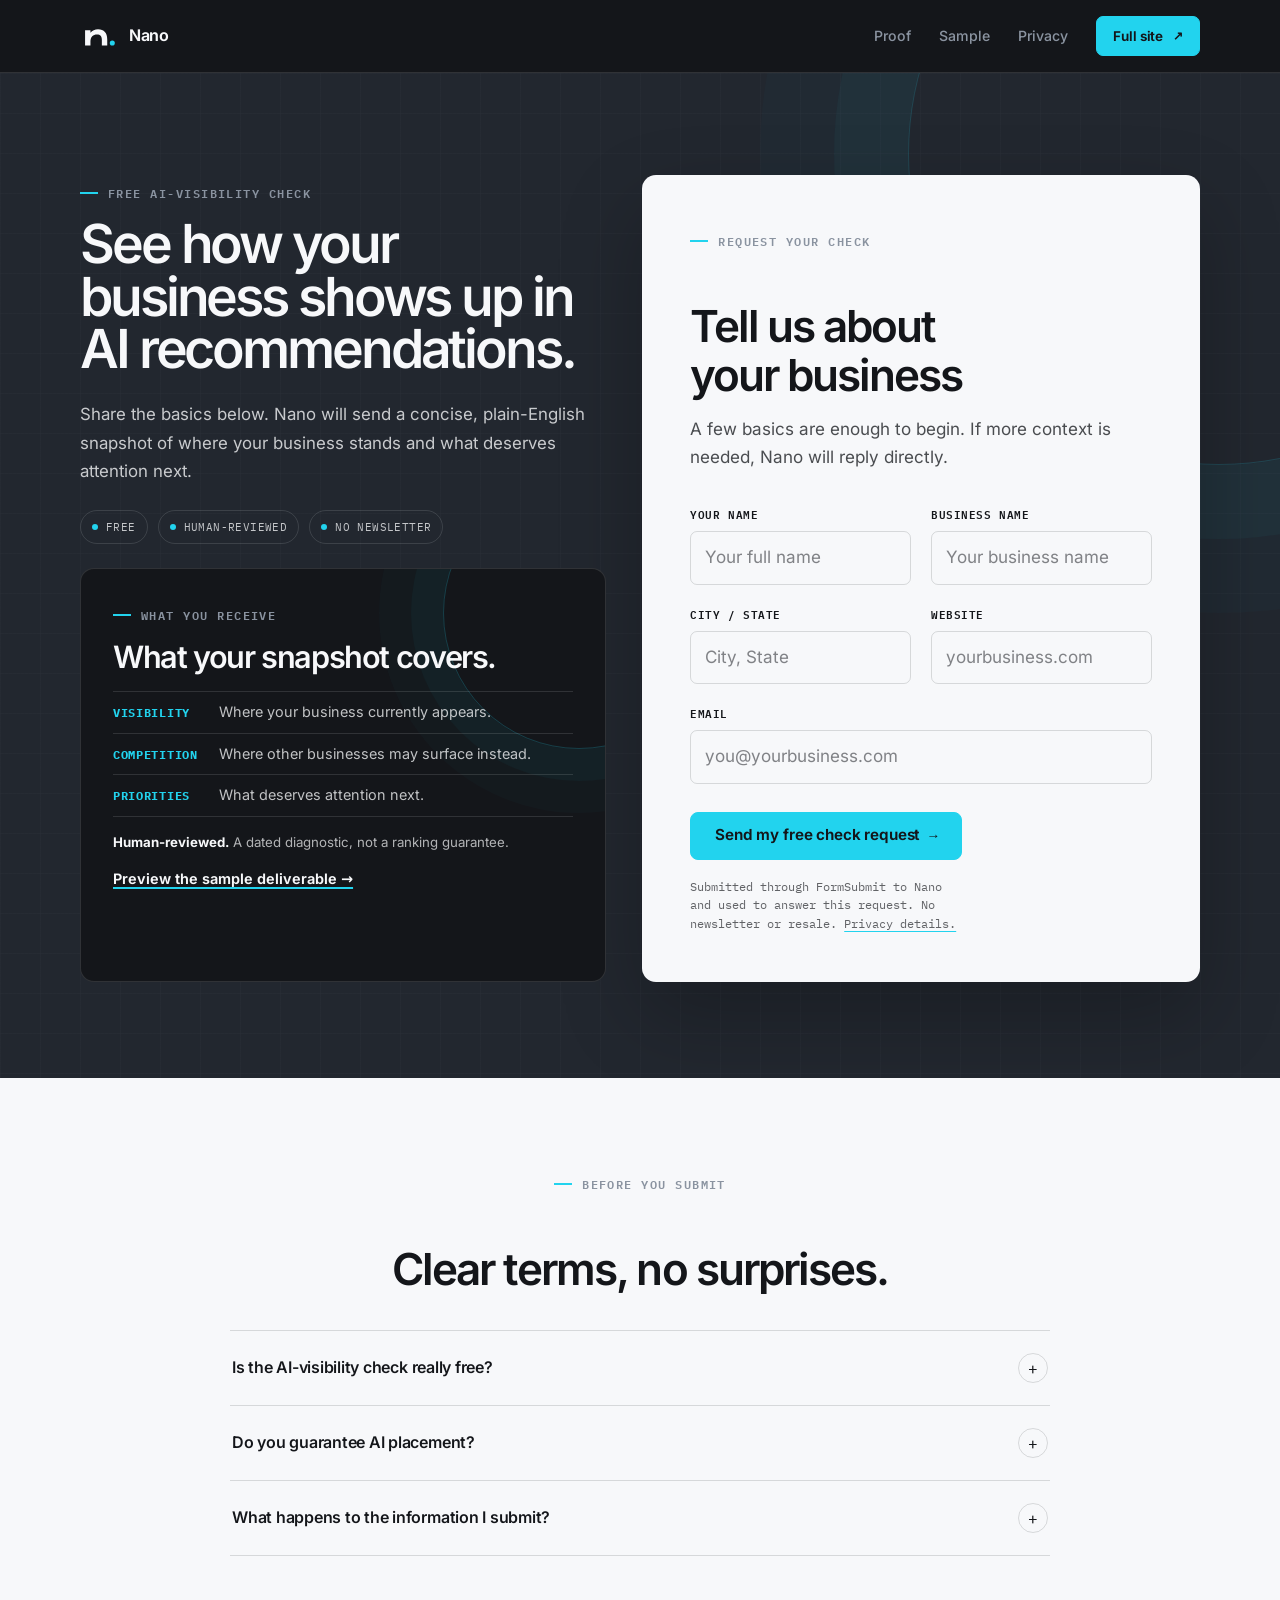
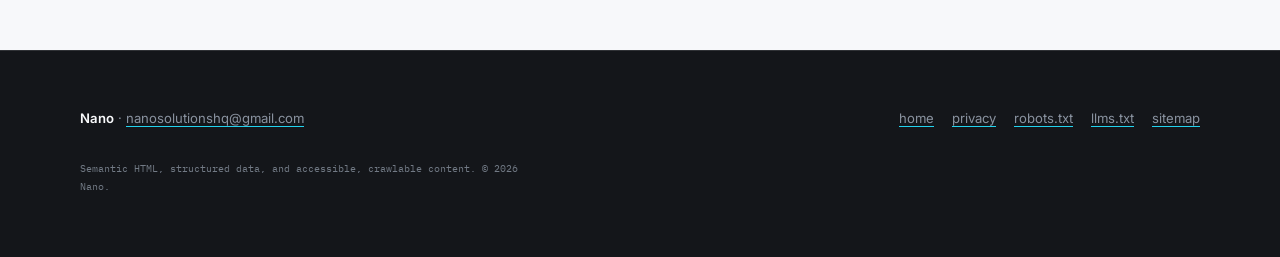
==== commit 796cefec: "Make Nano the primary persona and refine layouts" ====
--- a/free-check/index.html
+++ b/free-check/index.html
@@ -3,7 +3,7 @@
 <head>
   <meta charset="utf-8">
   <meta name="viewport" content="width=device-width, initial-scale=1">
-  <title>Free AI-Visibility Check — Nano Solutions</title>
+  <title>Free AI-Visibility Check — Nano</title>
   <meta name="description" content="Request a free, human-reviewed snapshot of how your business appears in AI recommendations, who may appear instead, and what deserves attention next.">
   <link rel="canonical" href="https://nanosolutionshq.github.io/free-check/">
   <meta name="theme-color" content="#14161A">
@@ -14,19 +14,19 @@
   <link rel="manifest" href="/site.webmanifest">
 
   <meta property="og:type" content="website">
-  <meta property="og:site_name" content="Nano Solutions">
+  <meta property="og:site_name" content="Nano">
   <meta property="og:url" content="https://nanosolutionshq.github.io/free-check/">
   <meta property="og:title" content="See how your business shows up in AI recommendations">
-  <meta property="og:description" content="Request a free, human-reviewed AI-visibility snapshot from Nano Solutions.">
+  <meta property="og:description" content="Request a free, human-reviewed AI-visibility snapshot from Nano.">
   <meta property="og:image" content="https://nanosolutionshq.github.io/og.png">
   <meta property="og:image:width" content="1200">
   <meta property="og:image:height" content="630">
-  <meta property="og:image:alt" content="Nano Solutions AI-visibility diagnostic">
+  <meta property="og:image:alt" content="Nano AI-visibility diagnostic">
   <meta name="twitter:card" content="summary_large_image">
-  <meta name="twitter:title" content="Free AI-visibility check — Nano Solutions">
+  <meta name="twitter:title" content="Free AI-visibility check — Nano">
   <meta name="twitter:description" content="A concise, human-reviewed snapshot of where your business stands in AI recommendations.">
   <meta name="twitter:image" content="https://nanosolutionshq.github.io/og.png">
-  <meta name="twitter:image:alt" content="Nano Solutions AI-visibility diagnostic">
+  <meta name="twitter:image:alt" content="Nano AI-visibility diagnostic">
 
   <script type="application/ld+json">
   {
@@ -35,7 +35,8 @@
       {
         "@type": "Organization",
         "@id": "https://nanosolutionshq.github.io/#org",
-        "name": "Nano Solutions",
+        "name": "Nano",
+        "alternateName": "Nano Solutions",
         "url": "https://nanosolutionshq.github.io/",
         "email": "nanosolutionshq@gmail.com",
         "logo": "https://nanosolutionshq.github.io/logo.png"
@@ -44,7 +45,7 @@
         "@type": "WebPage",
         "@id": "https://nanosolutionshq.github.io/free-check/#webpage",
         "url": "https://nanosolutionshq.github.io/free-check/",
-        "name": "Free AI-Visibility Check — Nano Solutions",
+        "name": "Free AI-Visibility Check — Nano",
         "description": "Request a free, human-reviewed snapshot of how a business appears in AI recommendations and what deserves attention next.",
         "isPartOf": { "@id": "https://nanosolutionshq.github.io/#website" },
         "about": { "@id": "https://nanosolutionshq.github.io/#org" },
@@ -78,7 +79,7 @@
           },
           {
             "@type": "Question",
-            "name": "Does Nano Solutions guarantee AI placement?",
+            "name": "Do you guarantee AI placement?",
             "acceptedAnswer": {
               "@type": "Answer",
               "text": "No. AI recommendations change by platform, context, and time. The check is a dated diagnostic snapshot, not a ranking guarantee."
@@ -99,7 +100,7 @@
   </script>
 
   <link rel="stylesheet" href="/assets/css/fonts.css?v=20260714-1">
-  <link rel="stylesheet" href="/assets/css/site.css?v=20260714-6">
+  <link rel="stylesheet" href="/assets/css/site.css?v=20260714-7">
   <script defer src="https://cloud.umami.is/script.js" data-website-id="a9b7ba1e-7be3-4b48-bb45-84d004ca94ab" data-domains="nanosolutionshq.github.io" data-exclude-search="true" data-exclude-hash="true" data-do-not-track="true"></script>
 </head>
 <body class="check-page" id="top">
@@ -107,7 +108,7 @@
 
   <header class="site-head">
     <div class="wrap">
-      <a class="wordmark" href="/" aria-label="Nano Solutions — home"><img class="brand-mark" src="/assets/brand/mark-light.svg" alt="" width="38" height="38">Nano Solutions</a>
+      <a class="wordmark" href="/" aria-label="Nano — home"><img class="brand-mark" src="/assets/brand/mark-light.svg" alt="" width="38" height="38">Nano</a>
       <nav class="site-nav" aria-label="Site">
         <a href="/#proof">Proof</a>
         <a href="/sample-audit">Sample</a>
@@ -124,7 +125,7 @@
           <header class="check-landing-intro">
             <p class="eyebrow">Free AI-visibility check</p>
             <h1 id="check-page-h">See how your business shows up in AI recommendations.</h1>
-            <p>Share the basics below. Nano Solutions will send a concise, plain-English snapshot of where your business stands and what deserves attention next.</p>
+            <p>Share the basics below. Nano will send a concise, plain-English snapshot of where your business stands and what deserves attention next.</p>
             <ul class="check-trust" aria-label="Request assurances">
               <li>Free</li>
               <li>Human-reviewed</li>
@@ -135,7 +136,7 @@
           <section class="form-card" id="request-form" aria-labelledby="request-form-h">
             <p class="eyebrow">Request your check</p>
             <h2 id="request-form-h">Tell us about your business</h2>
-            <p class="form-sub">A few basics are enough to begin. If more context is needed, Nano Solutions will reply directly.</p>
+            <p class="form-sub">A few basics are enough to begin. If more context is needed, Nano will reply directly.</p>
 
             <form action="https://formsubmit.co/nanosolutionshq@gmail.com" method="POST">
               <input type="hidden" name="_subject" value="New free AI-visibility check request">
@@ -167,20 +168,20 @@
               </div>
               <div class="form-actions">
                 <button class="btn" type="submit" data-umami-event="free-check-submit" data-umami-event-placement="landing-page">Send my free check request</button>
-                <span class="micro">Submitted through FormSubmit to Nano Solutions and used to answer this request. No newsletter or resale. <a href="/privacy">Privacy details.</a></span>
+                <span class="micro">Submitted through FormSubmit to Nano and used to answer this request. No newsletter or resale. <a href="/privacy">Privacy details.</a></span>
               </div>
             </form>
           </section>
 
           <aside class="check-expect" aria-labelledby="expect-h">
             <p class="eyebrow">What you receive</p>
-            <h2 id="expect-h">A useful where-you-stand snapshot.</h2>
+            <h2 id="expect-h">What your snapshot covers.</h2>
             <ul>
               <li><strong>Visibility</strong><span>Where your business currently appears.</span></li>
               <li><strong>Competition</strong><span>Where other businesses may surface instead.</span></li>
               <li><strong>Priorities</strong><span>What deserves attention next.</span></li>
             </ul>
-            <p class="check-expect-note"><strong>Answered by a human.</strong> AI recommendations change, so the result is a dated diagnostic—not a ranking guarantee.</p>
+            <p class="check-expect-note"><strong>Human-reviewed.</strong> A dated diagnostic, not a ranking guarantee.</p>
             <a class="text-link" href="/sample-audit" data-umami-event="sample-audit-view" data-umami-event-placement="free-check-page">Preview the sample deliverable →</a>
           </aside>
         </div>
@@ -214,7 +215,7 @@
   <footer class="site-foot">
     <div class="wrap">
       <div class="row">
-        <p><span class="brand">Nano Solutions</span> · <a href="mailto:nanosolutionshq@gmail.com" data-umami-event="email-click" data-umami-event-placement="free-check-footer">nanosolutionshq@gmail.com</a></p>
+        <p><span class="brand">Nano</span> · <a href="mailto:nanosolutionshq@gmail.com" data-umami-event="email-click" data-umami-event-placement="free-check-footer">nanosolutionshq@gmail.com</a></p>
         <nav aria-label="Site information">
           <a href="/">home</a>
           <a href="/privacy">privacy</a>
@@ -223,7 +224,7 @@
           <a href="/sitemap.xml">sitemap</a>
         </nav>
       </div>
-      <p class="dogfood">Semantic HTML, structured data, and accessible, crawlable content. © 2026 Nano Solutions.</p>
+      <p class="dogfood">Semantic HTML, structured data, and accessible, crawlable content. © 2026 Nano.</p>
     </div>
   </footer>
 </body>
--- a/assets/css/fonts.css
+++ b/assets/css/fonts.css
@@ -1,4 +1,4 @@
-/* Nano Solutions self-hosted brand typography.
+/* Nano self-hosted brand typography.
    Inter and IBM Plex Mono are distributed under the SIL Open Font License 1.1.
    License copies live in assets/fonts/. */
 
--- a/assets/css/site.css
+++ b/assets/css/site.css
@@ -1,4 +1,4 @@
-/* Nano Solutions — shared visual system
+/* Nano — shared visual system
    Brand tokens are intentionally limited to Ink, Slate, Cyan, Paper, and Gray. */
 
 :root {
@@ -373,15 +373,6 @@
   font-weight: 520;
 }
 
-.engines .engine-more {
-  margin-left: 4px;
-  color: var(--cyan);
-  font-family: "IBM Plex Mono", ui-monospace, monospace;
-  font-size: 0.72rem;
-  font-weight: 650;
-  letter-spacing: 0.02em;
-}
-
 /* Diagnostic hero panel */
 
 .scan-panel {
@@ -574,7 +565,13 @@
 .stats .section-head {
   display: flex;
   align-items: end;
-  justify-content: space-between;
+  justify-content: center;
+  text-align: center;
+}
+
+.stats .section-head h2 {
+  margin-right: auto;
+  margin-left: auto;
 }
 
 .stat-grid {
@@ -620,7 +617,8 @@
 }
 
 .stat-note {
-  max-width: 105ch;
+  max-width: none;
+  width: 100%;
   margin-top: 22px;
   color: rgba(20, 22, 26, 0.66);
   font-size: 0.74rem;
@@ -666,7 +664,13 @@
   display: grid;
   grid-template-columns: minmax(0, 1fr) minmax(390px, 0.96fr);
   gap: clamp(48px, 6vw, 68px);
-  align-items: start;
+  align-items: stretch;
+}
+
+.proof-layout > div {
+  display: flex;
+  min-width: 0;
+  flex-direction: column;
 }
 
 #proof h2 {
@@ -732,14 +736,18 @@
 
 .study-link {
   display: inline-flex;
-  margin-top: 32px;
+  align-self: flex-start;
+  margin-top: auto;
+  padding-top: 32px;
   color: var(--paper);
   font-weight: 600;
   text-decoration-color: var(--cyan);
 }
 
 .proof-data {
+  display: flex;
   padding: 24px;
+  flex-direction: column;
   background: rgba(20, 22, 26, 0.66);
   border: 1px solid var(--line-dark);
   border-radius: 14px;
@@ -751,6 +759,7 @@
 
 .answer-matrix {
   display: grid;
+  flex: 1;
   margin: 0;
 }
 
@@ -793,7 +802,8 @@
 }
 
 .proof-data-note {
-  margin: 18px 0 0;
+  margin: auto 0 0;
+  padding-top: 18px;
   color: var(--gray);
   font-size: 0.78rem;
 }
@@ -1066,6 +1076,19 @@
   background: var(--paper);
 }
 
+#how-it-works .section-head,
+#faq .section-head,
+.check-faq .section-head {
+  text-align: center;
+}
+
+#how-it-works .section-head h2,
+#faq .section-head h2,
+.check-faq .section-head h2 {
+  margin-right: auto;
+  margin-left: auto;
+}
+
 .steps {
   display: grid;
   grid-template-columns: repeat(3, 1fr);
@@ -1191,14 +1214,18 @@
 .honesty {
   background: var(--ink);
   color: var(--paper);
-  text-align: left;
+  text-align: center;
+}
+
+.honesty .wrap {
+  width: min(100% - 48px, 900px);
 }
 
 .honesty-lead {
-  max-width: 24ch;
-  margin: 0;
-  padding-left: 26px;
-  border-left: 3px solid var(--cyan);
+  position: relative;
+  max-width: none;
+  margin: 0 auto;
+  padding-top: 24px;
   color: var(--paper);
   font-size: clamp(1.9rem, 3.4vw, 2.8rem);
   font-weight: 620;
@@ -1206,13 +1233,27 @@
   line-height: 1.1;
 }
 
+.honesty-lead::before {
+  position: absolute;
+  top: 0;
+  left: 50%;
+  width: 32px;
+  height: 3px;
+  background: var(--cyan);
+  content: "";
+  transform: translateX(-50%);
+}
+
 .honesty-copy {
   max-width: 66ch;
-  margin: 18px 0 0;
-  padding-left: 29px;
+  margin: 18px auto 0;
   color: rgba(247, 248, 250, 0.78);
   font-size: 1.02rem;
   line-height: 1.7;
+}
+
+.honesty .cta-row {
+  justify-content: center;
 }
 
 /* Form */
@@ -1371,10 +1412,10 @@
 }
 
 .check-landing-intro h1 {
-  max-width: 12ch;
+  max-width: 100%;
   margin: 0;
   color: var(--paper);
-  font-size: clamp(2.65rem, 4.9vw, 4.35rem);
+  font-size: clamp(2.65rem, 4.2vw, 3.85rem);
   font-weight: 570;
   letter-spacing: -0.058em;
   line-height: 0.98;
@@ -1425,15 +1466,25 @@
   grid-template-areas:
     "intro form"
     "expect form";
-  grid-template-columns: minmax(0, 0.92fr) minmax(0, 1.08fr);
-  gap: 24px 28px;
-  align-items: start;
+  grid-template-columns: minmax(0, 1fr) minmax(520px, 1.06fr);
+  grid-template-rows: auto 1fr;
+  column-gap: 36px;
+  row-gap: 24px;
+  align-items: stretch;
+}
+
+.check-landing-intro,
+.check-landing .form-card,
+.check-expect {
+  min-width: 0;
 }
 
 .check-landing .form-card {
   grid-area: form;
   width: auto;
   margin: 0;
+  padding: clamp(34px, 4vw, 48px);
+  align-self: stretch;
   color: var(--ink);
   box-shadow: 0 34px 84px rgba(0, 0, 0, 0.24);
 }
@@ -1446,7 +1497,8 @@
   position: relative;
   grid-area: expect;
   overflow: hidden;
-  padding: clamp(28px, 4vw, 40px);
+  padding: 28px 32px;
+  align-self: stretch;
   background: var(--ink);
   border: 1px solid var(--line-dark);
   border-radius: 14px;
@@ -1475,17 +1527,17 @@
 }
 
 .check-expect h2 {
-  max-width: 13ch;
+  max-width: none;
   margin: 0;
   color: var(--paper);
-  font-size: clamp(1.7rem, 3vw, 2.35rem);
+  font-size: clamp(1.7rem, 2.4vw, 2rem);
   font-weight: 590;
   letter-spacing: -0.045em;
   line-height: 1.08;
 }
 
 .check-expect ul {
-  margin: 30px 0 0;
+  margin: 18px 0 0;
   padding: 0;
   border-top: 1px solid var(--line-dark);
   list-style: none;
@@ -1493,8 +1545,10 @@
 
 .check-expect li {
   display: grid;
-  gap: 5px;
-  padding: 18px 0;
+  grid-template-columns: 92px minmax(0, 1fr);
+  align-items: baseline;
+  gap: 14px;
+  padding: 10px 0;
   border-bottom: 1px solid var(--line-dark);
 }
 
@@ -1508,14 +1562,15 @@
 
 .check-expect li span {
   color: rgba(247, 248, 250, 0.76);
-  line-height: 1.55;
+  font-size: 0.9rem;
+  line-height: 1.45;
 }
 
 .check-expect-note {
-  margin: 26px 0 0;
+  margin: 16px 0 0;
   color: rgba(247, 248, 250, 0.7);
-  font-size: 0.9rem;
-  line-height: 1.65;
+  font-size: 0.83rem;
+  line-height: 1.5;
 }
 
 .check-expect-note strong {
@@ -1524,8 +1579,9 @@
 
 .check-expect .text-link {
   display: inline-flex;
-  margin-top: 24px;
-  color: var(--paper);
+  margin-top: 14px;
+  color: var(--paper);
+  font-size: 0.9rem;
   font-weight: 650;
   text-decoration-color: var(--cyan);
 }
@@ -2038,6 +2094,28 @@
 
 /* Responsive */
 
+@media (max-width: 1060px) {
+  .check-landing-grid {
+    grid-template-areas:
+      "intro"
+      "form"
+      "expect";
+    grid-template-columns: minmax(0, 1fr);
+    grid-template-rows: auto;
+    gap: 32px;
+  }
+
+  .check-landing-intro {
+    max-width: 720px;
+  }
+
+  .check-landing .form-card,
+  .check-expect {
+    width: min(100%, 790px);
+    align-self: start;
+  }
+}
+
 @media (max-width: 920px) {
   .hero .wrap,
   .proof-layout,
@@ -2046,17 +2124,6 @@
     grid-template-columns: minmax(0, 1fr);
   }
 
-  .check-landing-grid {
-    grid-template-areas:
-      "intro"
-      "form"
-      "expect";
-  }
-
-  .check-expect {
-    width: min(100%, 790px);
-  }
-
   .hero .wrap {
     gap: 62px;
   }
@@ -2210,6 +2277,15 @@
     padding: 20px;
   }
 
+  .check-expect {
+    padding: 24px 20px;
+  }
+
+  .check-expect li {
+    grid-template-columns: 1fr;
+    gap: 4px;
+  }
+
   .answer-row {
     grid-template-columns: 1fr;
     gap: 5px;
@@ -2258,11 +2334,11 @@
   }
 
   .honesty-lead {
-    padding-left: 20px;
+    padding-left: 0;
   }
 
   .honesty-copy {
-    padding-left: 23px;
+    padding-left: 0;
   }
 
   body.thank-you {
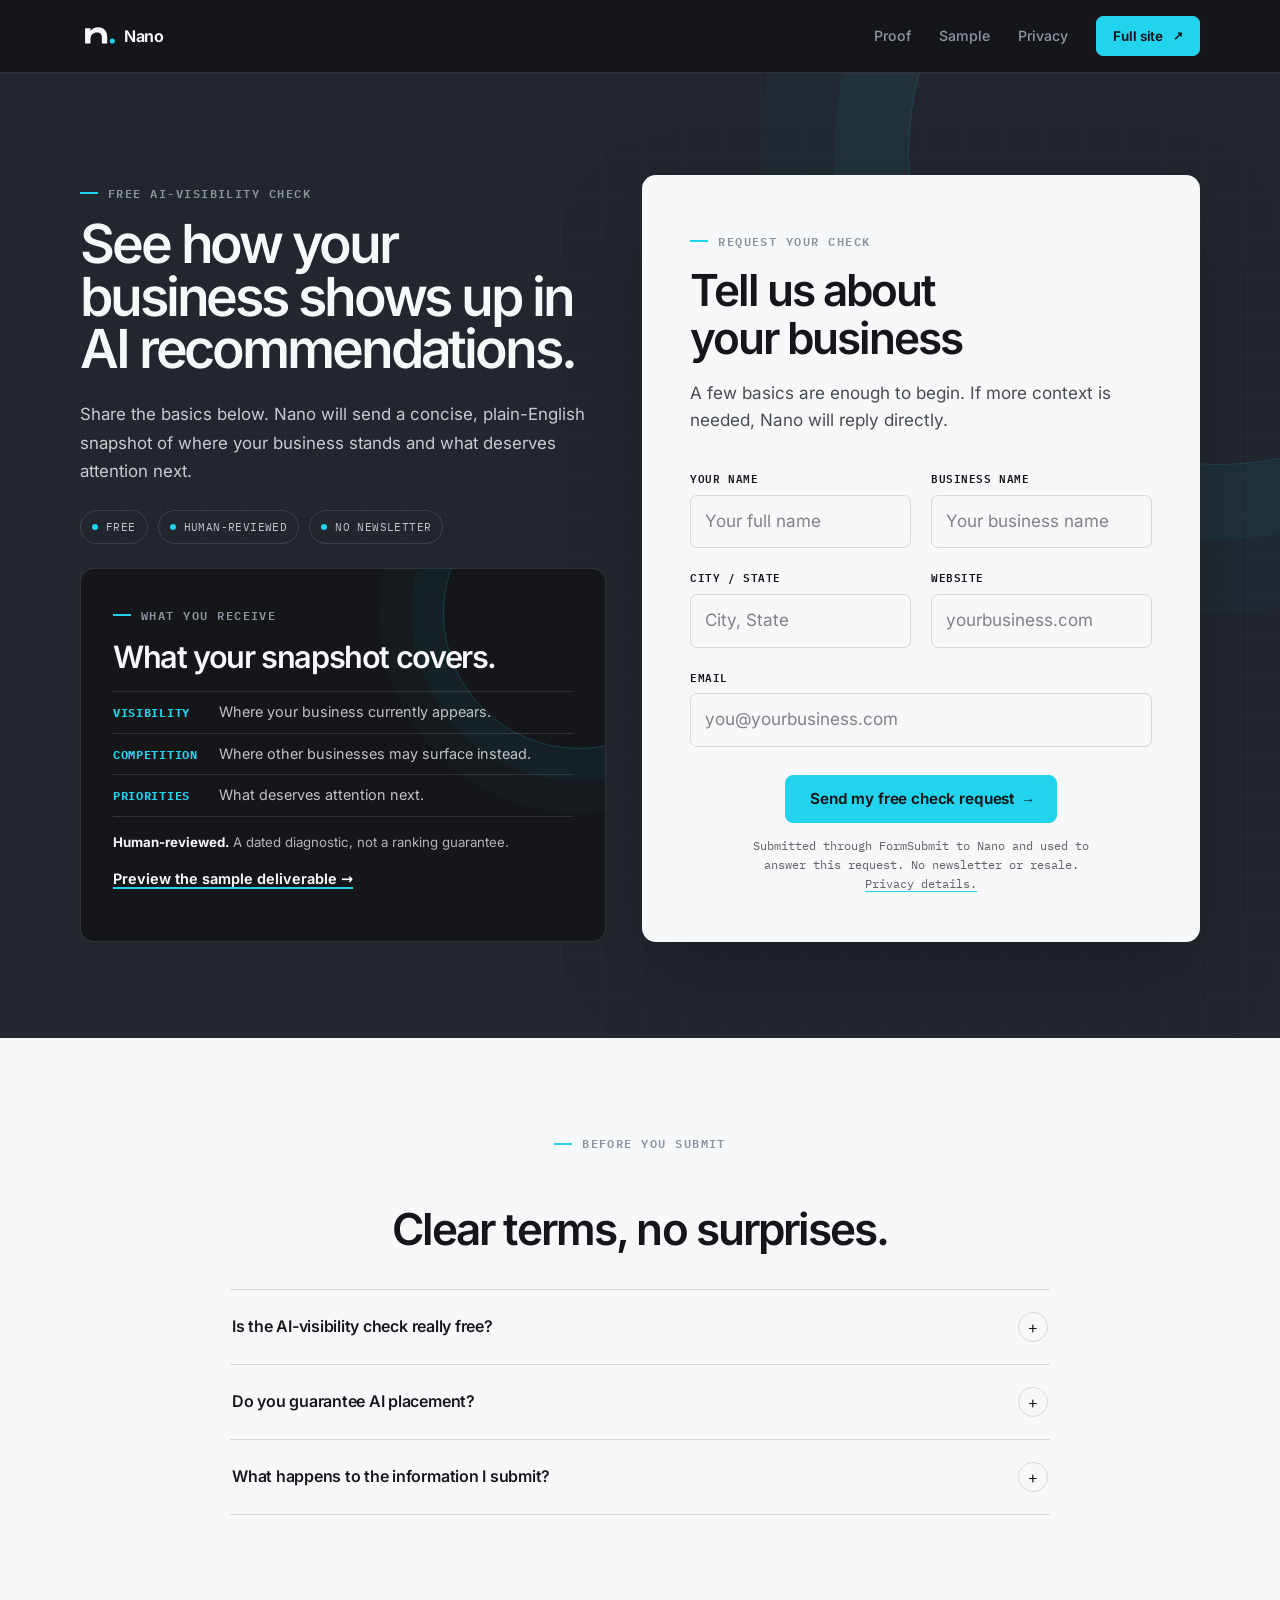
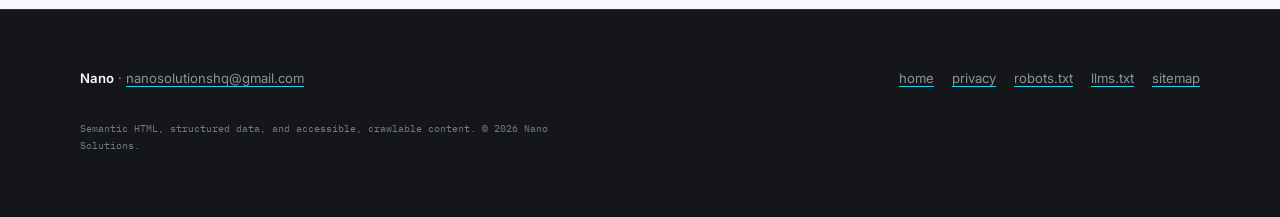
==== commit 7d0b2a68: "Refine Nano alignment and diagnostic panels" ====
--- a/free-check/index.html
+++ b/free-check/index.html
@@ -100,7 +100,7 @@
   </script>
 
   <link rel="stylesheet" href="/assets/css/fonts.css?v=20260714-1">
-  <link rel="stylesheet" href="/assets/css/site.css?v=20260714-7">
+  <link rel="stylesheet" href="/assets/css/site.css?v=20260714-10">
   <script defer src="https://cloud.umami.is/script.js" data-website-id="a9b7ba1e-7be3-4b48-bb45-84d004ca94ab" data-domains="nanosolutionshq.github.io" data-exclude-search="true" data-exclude-hash="true" data-do-not-track="true"></script>
 </head>
 <body class="check-page" id="top">
@@ -224,7 +224,7 @@
           <a href="/sitemap.xml">sitemap</a>
         </nav>
       </div>
-      <p class="dogfood">Semantic HTML, structured data, and accessible, crawlable content. © 2026 Nano.</p>
+      <p class="dogfood">Semantic HTML, structured data, and accessible, crawlable content. © 2026 Nano Solutions.</p>
     </div>
   </footer>
 </body>
--- a/assets/css/site.css
+++ b/assets/css/site.css
@@ -127,11 +127,12 @@
 .wordmark {
   display: inline-flex;
   align-items: center;
-  gap: 11px;
+  gap: 6px;
   color: var(--paper);
   font-size: 1rem;
   font-weight: 650;
   letter-spacing: -0.02em;
+  line-height: 1;
   text-decoration: none;
 }
 
@@ -144,6 +145,12 @@
   width: 38px;
   height: 38px;
   flex: none;
+}
+
+.wordmark .brand-mark {
+  width: 38px;
+  height: 32px;
+  transform: translateY(-2px);
 }
 
 .site-nav {
@@ -440,17 +447,18 @@
 
 .scan-rings {
   position: relative;
-  width: 158px;
+  width: 100px;
   aspect-ratio: 1;
   display: grid;
   place-items: center;
   border: 1px solid rgba(34, 211, 238, 0.46);
   border-radius: 50%;
   box-shadow:
-    0 0 0 30px rgba(34, 211, 238, 0.055),
-    0 0 0 31px rgba(34, 211, 238, 0.15),
-    0 0 0 60px rgba(34, 211, 238, 0.025),
-    0 0 0 61px rgba(34, 211, 238, 0.09);
+    0 0 0 16px rgba(34, 211, 238, 0.055),
+    0 0 0 17px rgba(34, 211, 238, 0.15),
+    0 0 0 32px rgba(34, 211, 238, 0.025),
+    0 0 0 33px rgba(34, 211, 238, 0.09);
+  transform: translateY(-7px);
 }
 
 .scan-rings::after {
@@ -466,8 +474,8 @@
 }
 
 .scan-core {
-  width: 66px;
-  height: 66px;
+  width: 58px;
+  height: 58px;
   padding: 6px;
   background: var(--ink);
   border: 1px solid var(--line-dark);
@@ -664,13 +672,20 @@
   display: grid;
   grid-template-columns: minmax(0, 1fr) minmax(390px, 0.96fr);
   gap: clamp(48px, 6vw, 68px);
-  align-items: stretch;
+  align-items: start;
 }
 
 .proof-layout > div {
-  display: flex;
+  display: block;
   min-width: 0;
-  flex-direction: column;
+}
+
+#proof .section-head {
+  margin-bottom: 28px;
+}
+
+#proof .section-head h2 {
+  margin: 0;
 }
 
 #proof h2 {
@@ -679,6 +694,7 @@
 
 .proof-lead {
   max-width: 42ch;
+  margin: 0;
   color: rgba(247, 248, 250, 0.84);
   font-size: clamp(1.15rem, 2vw, 1.34rem);
   font-weight: 430;
@@ -692,7 +708,7 @@
 
 .proof-body {
   max-width: 58ch;
-  margin-top: 22px;
+  margin: 20px 0 0;
   color: rgba(247, 248, 250, 0.76);
 }
 
@@ -701,6 +717,14 @@
   gap: 30px;
   margin-top: 34px;
   flex-wrap: wrap;
+}
+
+.proof-outcomes {
+  display: grid;
+  width: 100%;
+  margin-top: 28px;
+  grid-template-columns: repeat(3, minmax(0, 1fr));
+  gap: 24px;
 }
 
 .fig {
@@ -724,7 +748,7 @@
 }
 
 .proof-outcomes .fig {
-  max-width: 160px;
+  max-width: none;
 }
 
 .proof-outcomes .n {
@@ -736,38 +760,36 @@
 
 .study-link {
   display: inline-flex;
-  align-self: flex-start;
-  margin-top: auto;
-  padding-top: 32px;
+  margin-top: 30px;
   color: var(--paper);
   font-weight: 600;
   text-decoration-color: var(--cyan);
 }
 
 .proof-data {
-  display: flex;
+  display: block;
   padding: 24px;
-  flex-direction: column;
+  align-self: start;
   background: rgba(20, 22, 26, 0.66);
   border: 1px solid var(--line-dark);
   border-radius: 14px;
 }
 
 .proof-data .panel-bar {
-  padding-bottom: 18px;
+  padding-bottom: 16px;
 }
 
 .answer-matrix {
   display: grid;
-  flex: 1;
   margin: 0;
 }
 
 .answer-row {
   display: grid;
   grid-template-columns: minmax(112px, 0.72fr) minmax(0, 1.28fr);
+  align-items: center;
   gap: 16px;
-  padding: 18px 2px;
+  padding: 16px 2px;
   border-bottom: 1px solid var(--line-dark);
 }
 
@@ -802,8 +824,7 @@
 }
 
 .proof-data-note {
-  margin: auto 0 0;
-  padding-top: 18px;
+  margin: 16px 0 0;
   color: var(--gray);
   font-size: 0.78rem;
 }
@@ -1277,7 +1298,7 @@
 
 .form-card h2 {
   max-width: 18ch;
-  margin-bottom: 14px;
+  margin: 0 0 14px;
 }
 
 .form-card .form-sub {
@@ -1491,6 +1512,25 @@
 
 .check-landing .form-card h2 {
   max-width: 20ch;
+}
+
+.check-landing .form-actions {
+  align-items: center;
+  flex-direction: column;
+  gap: 14px;
+  text-align: center;
+}
+
+.check-landing .form-actions .btn {
+  margin-right: auto;
+  margin-left: auto;
+}
+
+.check-landing .form-actions .micro {
+  width: 100%;
+  max-width: 48ch;
+  margin-right: auto;
+  margin-left: auto;
 }
 
 .check-expect {
@@ -2203,6 +2243,12 @@
     height: 34px;
   }
 
+  .wordmark .brand-mark {
+    width: 34px;
+    height: 29px;
+    transform: translateY(-1px);
+  }
+
   .site-nav .btn.small {
     min-height: 38px;
     padding: 8px 12px;
@@ -2243,6 +2289,21 @@
   .scan-panel {
     min-height: 390px;
     padding: 18px;
+  }
+
+  .scan-rings {
+    width: 88px;
+    box-shadow:
+      0 0 0 14px rgba(34, 211, 238, 0.055),
+      0 0 0 15px rgba(34, 211, 238, 0.15),
+      0 0 0 28px rgba(34, 211, 238, 0.025),
+      0 0 0 29px rgba(34, 211, 238, 0.09);
+    transform: translateY(-20px);
+  }
+
+  .scan-core {
+    width: 54px;
+    height: 54px;
   }
 
   .panel-bar {
@@ -2347,6 +2408,11 @@
 }
 
 @media (max-width: 560px) {
+  .proof-outcomes {
+    grid-template-columns: 1fr;
+    gap: 16px;
+  }
+
   .study-summary,
   .study-results {
     grid-template-columns: 1fr;
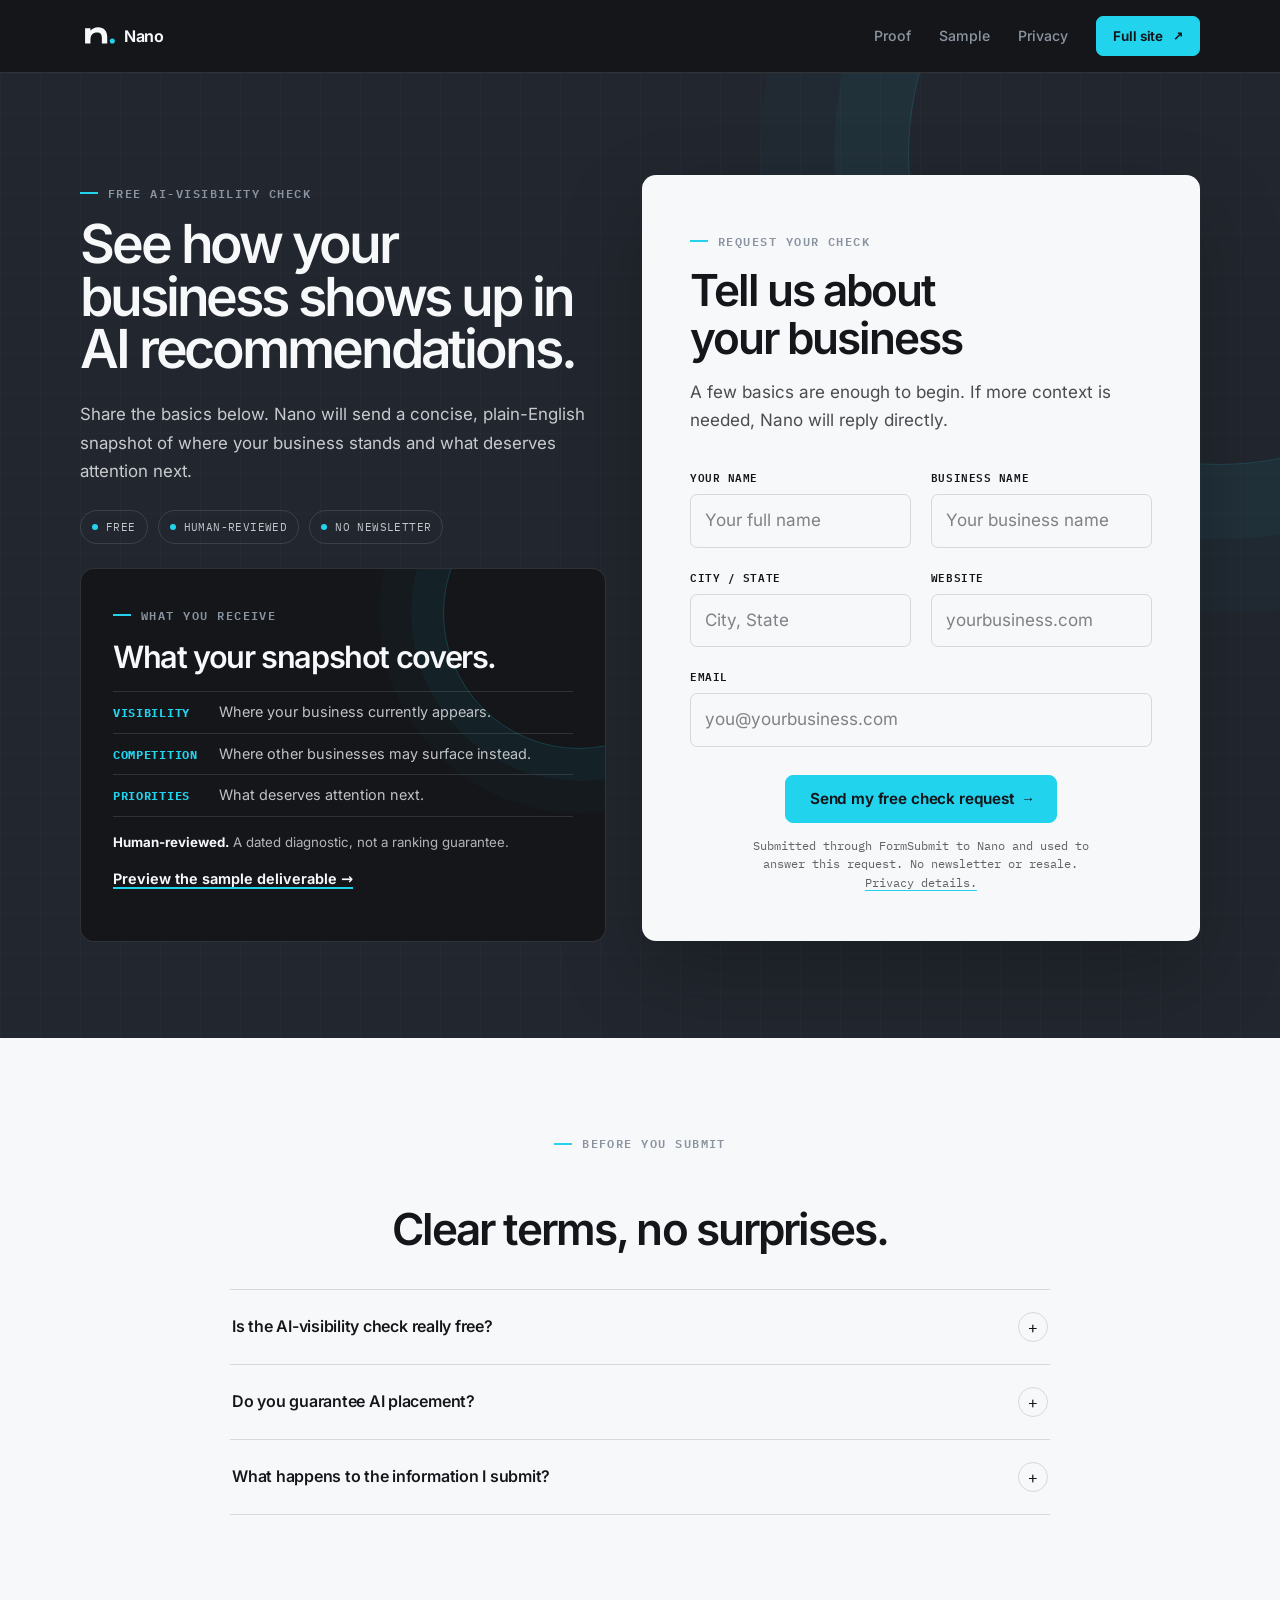
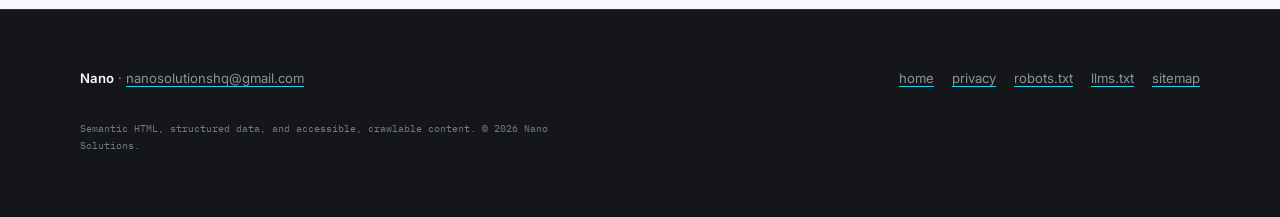
==== commit 2af40b09: "Add restrained diagnostic motion" ====
--- a/free-check/index.html
+++ b/free-check/index.html
@@ -100,7 +100,8 @@
   </script>
 
   <link rel="stylesheet" href="/assets/css/fonts.css?v=20260714-1">
-  <link rel="stylesheet" href="/assets/css/site.css?v=20260714-10">
+  <link rel="stylesheet" href="/assets/css/site.css?v=20260714-12">
+  <script defer src="/assets/js/motion.js?v=20260714-1"></script>
   <script defer src="https://cloud.umami.is/script.js" data-website-id="a9b7ba1e-7be3-4b48-bb45-84d004ca94ab" data-domains="nanosolutionshq.github.io" data-exclude-search="true" data-exclude-hash="true" data-do-not-track="true"></script>
 </head>
 <body class="check-page" id="top">
@@ -194,7 +195,7 @@
           <p class="eyebrow">Before you submit</p>
           <h2 id="check-faq-h">Clear terms, no surprises.</h2>
         </div>
-        <div class="faq-list">
+        <div class="faq-list" data-reveal>
           <details class="faq-item">
             <summary>Is the AI-visibility check really free?</summary>
             <div class="answer"><p>Yes. The initial where-you-stand snapshot is free, requires no card, and does not enroll you in a newsletter.</p></div>
--- a/assets/css/site.css
+++ b/assets/css/site.css
@@ -17,6 +17,11 @@
   --line-dark: rgba(247, 248, 250, 0.12);
   --surface-dark: rgba(34, 39, 47, 0.74);
   --shadow: 0 18px 48px rgba(20, 22, 26, 0.1);
+  --motion-fast: 160ms;
+  --motion-base: 440ms;
+  --motion-slow: 620ms;
+  --ease-out: cubic-bezier(0.22, 1, 0.36, 1);
+  --ease-standard: cubic-bezier(0.4, 0, 0.2, 1);
 }
 
 * {
@@ -162,12 +167,33 @@
 }
 
 .site-nav a {
+  position: relative;
   color: var(--gray);
   text-decoration: none;
+  transition: color var(--motion-fast) var(--ease-standard);
 }
 
 .site-nav a:hover {
   color: var(--paper);
+}
+
+.site-nav a:not(.btn)::after {
+  position: absolute;
+  right: 0;
+  bottom: -7px;
+  left: 0;
+  height: 1px;
+  background: var(--cyan);
+  content: "";
+  transform: scaleX(0);
+  transform-origin: right center;
+  transition: transform 220ms var(--ease-out);
+}
+
+.site-nav a:not(.btn):hover::after,
+.site-nav a:not(.btn):focus-visible::after {
+  transform: scaleX(1);
+  transform-origin: left center;
 }
 
 /* Buttons */
@@ -196,6 +222,7 @@
   content: "↗";
   font-family: "IBM Plex Mono", ui-monospace, monospace;
   font-size: 0.9em;
+  transition: transform 180ms var(--ease-out);
 }
 
 button.btn::after {
@@ -208,6 +235,19 @@
   text-decoration: none;
   transform: translateY(-2px);
   box-shadow: 0 12px 30px rgba(34, 211, 238, 0.16);
+}
+
+.btn:hover::after {
+  transform: translate(2px, -2px);
+}
+
+button.btn:hover::after {
+  transform: translateX(3px);
+}
+
+.btn:active {
+  transform: translateY(0) scale(0.985);
+  transition-duration: 80ms;
 }
 
 .btn.small {
@@ -458,7 +498,7 @@
     0 0 0 17px rgba(34, 211, 238, 0.15),
     0 0 0 32px rgba(34, 211, 238, 0.025),
     0 0 0 33px rgba(34, 211, 238, 0.09);
-  transform: translateY(-7px);
+  transform: translateY(-8px);
 }
 
 .scan-rings::after {
@@ -559,6 +599,132 @@
   to { transform: rotate(360deg); }
 }
 
+@keyframes diagnostic-enter {
+  from {
+    opacity: 0;
+    transform: translate3d(0, 12px, 0);
+  }
+  to {
+    opacity: 1;
+    transform: translate3d(0, 0, 0);
+  }
+}
+
+@keyframes diagnostic-panel-enter {
+  from {
+    opacity: 0;
+    transform: translate3d(0, 10px, 0) scale(0.992);
+  }
+  to {
+    opacity: 1;
+    transform: translate3d(0, 0, 0) scale(1);
+  }
+}
+
+@keyframes diagnostic-row-enter {
+  from {
+    opacity: 0;
+    transform: translate3d(8px, 0, 0);
+  }
+  to {
+    opacity: 1;
+    transform: translate3d(0, 0, 0);
+  }
+}
+
+@keyframes signal-acquired {
+  0% {
+    box-shadow: 0 0 0 0 rgba(34, 211, 238, 0.36);
+    opacity: 0.65;
+    transform: scale(0.82);
+  }
+  45% {
+    box-shadow: 0 0 0 8px rgba(34, 211, 238, 0);
+    opacity: 1;
+    transform: scale(1.12);
+  }
+  100% {
+    box-shadow: 0 0 0 4px rgba(34, 211, 238, 0.1);
+    opacity: 1;
+    transform: scale(1);
+  }
+}
+
+@keyframes faq-answer-enter {
+  from {
+    opacity: 0;
+    transform: translate3d(0, -4px, 0);
+  }
+  to {
+    opacity: 1;
+    transform: translate3d(0, 0, 0);
+  }
+}
+
+@media (prefers-reduced-motion: no-preference) {
+  .hero-copy > .eyebrow {
+    animation: diagnostic-enter 420ms var(--ease-out) 40ms both;
+  }
+
+  .hero .sub {
+    animation: diagnostic-enter 500ms var(--ease-out) 110ms both;
+  }
+
+  .hero .cta-row {
+    animation: diagnostic-enter 480ms var(--ease-out) 180ms both;
+  }
+
+  .hero .engines {
+    animation: diagnostic-enter 440ms var(--ease-out) 240ms both;
+  }
+
+  .scan-panel {
+    animation: diagnostic-panel-enter var(--motion-slow) var(--ease-out) 110ms both;
+  }
+
+  .scan-panel .signal i {
+    animation: signal-acquired 1100ms var(--ease-out) 620ms both;
+  }
+
+  .engine-readout li {
+    animation: diagnostic-row-enter 440ms var(--ease-out) both;
+  }
+
+  .engine-readout li:nth-child(1) { animation-delay: 300ms; }
+  .engine-readout li:nth-child(2) { animation-delay: 360ms; }
+  .engine-readout li:nth-child(3) { animation-delay: 420ms; }
+  .engine-readout li:nth-child(4) { animation-delay: 480ms; }
+
+  .check-landing-intro > .eyebrow {
+    animation: diagnostic-enter 420ms var(--ease-out) 40ms both;
+  }
+
+  .check-landing-intro > p:last-of-type {
+    animation: diagnostic-enter 500ms var(--ease-out) 100ms both;
+  }
+
+  .check-trust {
+    animation: diagnostic-enter 480ms var(--ease-out) 160ms both;
+  }
+
+  .check-landing .form-card {
+    animation: diagnostic-panel-enter var(--motion-slow) var(--ease-out) 100ms both;
+  }
+
+  .check-expect {
+    animation: diagnostic-enter 520ms var(--ease-out) 220ms both;
+  }
+
+  .faq-item[open] .answer {
+    animation: faq-answer-enter 200ms var(--ease-out) both;
+  }
+
+  .not-found-page .article-hero .article-shell,
+  .thank-card {
+    animation: diagnostic-enter 460ms var(--ease-out) 50ms both;
+  }
+}
+
 /* Main sections */
 
 section {
@@ -897,6 +1063,15 @@
   color: var(--ink);
   font-weight: 650;
   text-decoration-color: var(--cyan);
+}
+
+.sample-download span {
+  display: inline-block;
+  transition: transform 180ms var(--ease-out);
+}
+
+.sample-download:hover span {
+  transform: translateY(3px);
 }
 
 .sample-note {
@@ -1330,6 +1505,11 @@
   font-weight: 600;
   letter-spacing: 0.05em;
   text-transform: uppercase;
+  transition: color var(--motion-fast) var(--ease-standard);
+}
+
+.field:focus-within label {
+  color: var(--cyan);
 }
 
 .field input {
@@ -2442,9 +2622,21 @@
   *::before,
   *::after {
     scroll-behavior: auto !important;
+    animation-delay: 0ms !important;
     animation-duration: 0.001ms !important;
     animation-iteration-count: 1 !important;
     transition-duration: 0.001ms !important;
+  }
+
+  .scan-rings::after {
+    animation: none !important;
+  }
+
+  .btn:hover,
+  .btn:active,
+  .sample-preview:hover .sample-sheet,
+  .sample-download:hover span {
+    transform: none !important;
   }
 }
 
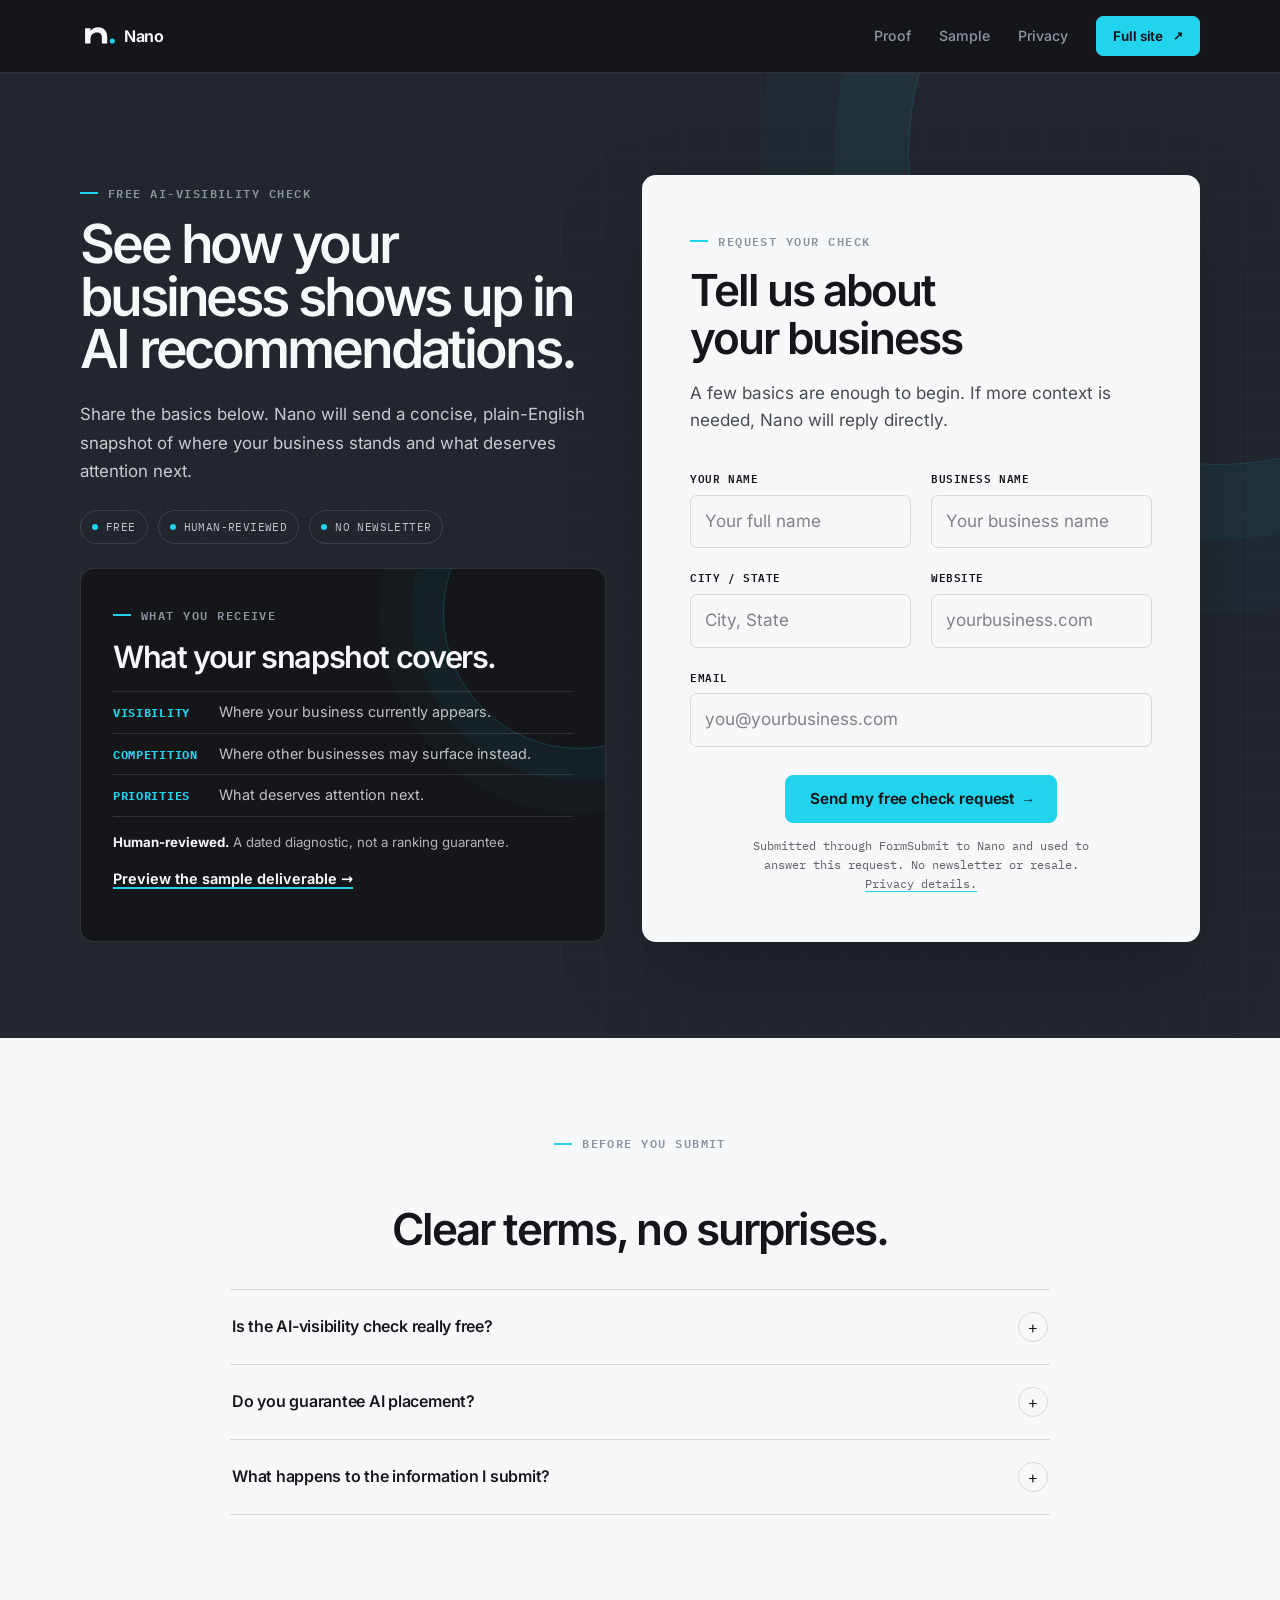
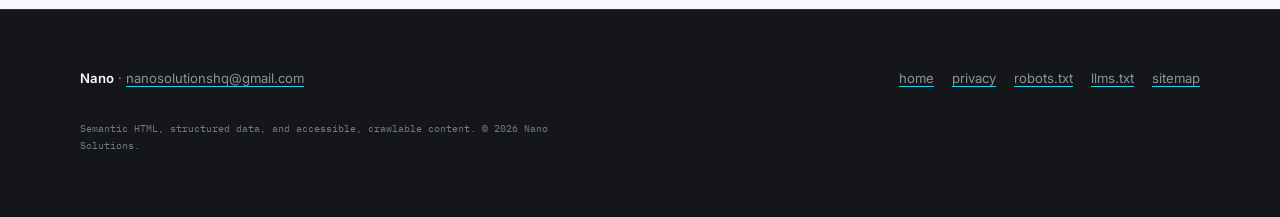
==== commit 30d5270a: "Make Nano motion unmistakable" ====
--- a/free-check/index.html
+++ b/free-check/index.html
@@ -100,8 +100,8 @@
   </script>
 
   <link rel="stylesheet" href="/assets/css/fonts.css?v=20260714-1">
-  <link rel="stylesheet" href="/assets/css/site.css?v=20260714-12">
-  <script defer src="/assets/js/motion.js?v=20260714-1"></script>
+  <link rel="stylesheet" href="/assets/css/site.css?v=20260714-13">
+  <script defer src="/assets/js/motion.js?v=20260714-2"></script>
   <script defer src="https://cloud.umami.is/script.js" data-website-id="a9b7ba1e-7be3-4b48-bb45-84d004ca94ab" data-domains="nanosolutionshq.github.io" data-exclude-search="true" data-exclude-hash="true" data-do-not-track="true"></script>
 </head>
 <body class="check-page" id="top">
--- a/assets/css/site.css
+++ b/assets/css/site.css
@@ -18,8 +18,8 @@
   --surface-dark: rgba(34, 39, 47, 0.74);
   --shadow: 0 18px 48px rgba(20, 22, 26, 0.1);
   --motion-fast: 160ms;
-  --motion-base: 440ms;
-  --motion-slow: 620ms;
+  --motion-base: 620ms;
+  --motion-slow: 820ms;
   --ease-out: cubic-bezier(0.22, 1, 0.36, 1);
   --ease-standard: cubic-bezier(0.4, 0, 0.2, 1);
 }
@@ -233,16 +233,16 @@
   background: var(--cyan);
   color: var(--ink);
   text-decoration: none;
-  transform: translateY(-2px);
-  box-shadow: 0 12px 30px rgba(34, 211, 238, 0.16);
+  transform: translateY(-3px);
+  box-shadow: 0 16px 34px rgba(34, 211, 238, 0.2);
 }
 
 .btn:hover::after {
-  transform: translate(2px, -2px);
+  transform: translate(4px, -4px);
 }
 
 button.btn:hover::after {
-  transform: translateX(3px);
+  transform: translateX(4px);
 }
 
 .btn:active {
@@ -504,13 +504,31 @@
 .scan-rings::after {
   position: absolute;
   inset: -1px;
-  border-top: 2px solid var(--cyan);
-  border-right: 2px solid transparent;
-  border-bottom: 2px solid transparent;
-  border-left: 2px solid transparent;
+  border-top: 3px solid var(--cyan);
+  border-right: 3px solid transparent;
+  border-bottom: 3px solid transparent;
+  border-left: 3px solid transparent;
   border-radius: 50%;
   content: "";
-  animation: scan-rotate 12s linear infinite;
+  animation: scan-rotate 7.5s linear infinite;
+  transform-origin: center;
+}
+
+.scan-rings::before {
+  position: absolute;
+  inset: -33px;
+  background: conic-gradient(
+    from 0deg,
+    transparent 0deg,
+    rgba(34, 211, 238, 0.02) 18deg,
+    rgba(34, 211, 238, 0.18) 42deg,
+    transparent 82deg
+  );
+  border-radius: 50%;
+  content: "";
+  -webkit-mask: radial-gradient(circle, transparent 70%, black 72%, black 76%, transparent 78%);
+  mask: radial-gradient(circle, transparent 70%, black 72%, black 76%, transparent 78%);
+  animation: scan-rotate-reverse 6.4s linear infinite;
 }
 
 .scan-core {
@@ -599,10 +617,14 @@
   to { transform: rotate(360deg); }
 }
 
+@keyframes scan-rotate-reverse {
+  to { transform: rotate(-360deg); }
+}
+
 @keyframes diagnostic-enter {
   from {
-    opacity: 0;
-    transform: translate3d(0, 12px, 0);
+    opacity: 0.05;
+    transform: translate3d(0, 20px, 0);
   }
   to {
     opacity: 1;
@@ -612,8 +634,8 @@
 
 @keyframes diagnostic-panel-enter {
   from {
-    opacity: 0;
-    transform: translate3d(0, 10px, 0) scale(0.992);
+    opacity: 0.05;
+    transform: translate3d(0, 22px, 0) scale(0.97);
   }
   to {
     opacity: 1;
@@ -621,14 +643,87 @@
   }
 }
 
-@keyframes diagnostic-row-enter {
+@keyframes diagnostic-panel-enter-right {
   from {
-    opacity: 0;
-    transform: translate3d(8px, 0, 0);
+    opacity: 0.05;
+    transform: translate3d(30px, 0, 0) scale(0.97);
+  }
+  to {
+    opacity: 1;
+    transform: translate3d(0, 0, 0) scale(1);
+  }
+}
+
+@keyframes diagnostic-enter-left {
+  from {
+    opacity: 0.05;
+    transform: translate3d(-24px, 0, 0);
   }
   to {
     opacity: 1;
     transform: translate3d(0, 0, 0);
+  }
+}
+
+@keyframes headline-settle {
+  from {
+    transform: translate3d(0, 24px, 0);
+  }
+  to {
+    transform: translate3d(0, 0, 0);
+  }
+}
+
+@keyframes underline-lock {
+  from { box-shadow: inset 0 0 var(--cyan); }
+  to { box-shadow: inset 0 -0.09em var(--cyan); }
+}
+
+@keyframes diagnostic-row-enter {
+  from {
+    opacity: 0.05;
+    transform: translate3d(16px, 0, 0);
+  }
+  to {
+    opacity: 1;
+    transform: translate3d(0, 0, 0);
+  }
+}
+
+@keyframes signal-live {
+  0%, 100% {
+    box-shadow: 0 0 0 4px rgba(34, 211, 238, 0.08);
+    opacity: 0.68;
+    transform: scale(0.84);
+  }
+  50% {
+    box-shadow: 0 0 0 8px rgba(34, 211, 238, 0.02);
+    opacity: 1;
+    transform: scale(1.18);
+  }
+}
+
+@keyframes status-scan {
+  0%, 24%, 100% {
+    opacity: 0.5;
+    transform: scale(0.9);
+  }
+  9% {
+    opacity: 1;
+    transform: scale(1.45);
+  }
+}
+
+@keyframes core-breathe {
+  0%, 100% {
+    border-color: var(--line-dark);
+    box-shadow: 0 0 0 0 rgba(34, 211, 238, 0);
+    transform: scale(1);
+  }
+  50% {
+    border-color: rgba(34, 211, 238, 0.34);
+    box-shadow: 0 0 0 6px rgba(34, 211, 238, 0.055);
+    transform: scale(1.045);
   }
 }
 
@@ -652,8 +747,8 @@
 
 @keyframes faq-answer-enter {
   from {
-    opacity: 0;
-    transform: translate3d(0, -4px, 0);
+    opacity: 0.05;
+    transform: translate3d(0, -8px, 0);
   }
   to {
     opacity: 1;
@@ -663,65 +758,102 @@
 
 @media (prefers-reduced-motion: no-preference) {
   .hero-copy > .eyebrow {
-    animation: diagnostic-enter 420ms var(--ease-out) 40ms both;
+    animation: diagnostic-enter 520ms var(--ease-out) 40ms backwards;
+  }
+
+  .hero h1 {
+    animation: headline-settle 760ms var(--ease-out) 90ms backwards;
+  }
+
+  .hero h1 em {
+    animation: underline-lock 820ms var(--ease-out) 520ms backwards;
   }
 
   .hero .sub {
-    animation: diagnostic-enter 500ms var(--ease-out) 110ms both;
+    animation: diagnostic-enter 640ms var(--ease-out) 180ms backwards;
   }
 
   .hero .cta-row {
-    animation: diagnostic-enter 480ms var(--ease-out) 180ms both;
+    animation: diagnostic-enter 600ms var(--ease-out) 300ms backwards;
   }
 
   .hero .engines {
-    animation: diagnostic-enter 440ms var(--ease-out) 240ms both;
+    animation: diagnostic-enter 560ms var(--ease-out) 420ms backwards;
   }
 
   .scan-panel {
-    animation: diagnostic-panel-enter var(--motion-slow) var(--ease-out) 110ms both;
+    animation: diagnostic-panel-enter-right var(--motion-slow) var(--ease-out) 130ms backwards;
   }
 
   .scan-panel .signal i {
-    animation: signal-acquired 1100ms var(--ease-out) 620ms both;
+    animation:
+      signal-acquired 1050ms var(--ease-out) 720ms backwards,
+      signal-live 2600ms ease-in-out 1700ms infinite;
+  }
+
+  .scan-core {
+    animation: core-breathe 3400ms ease-in-out 1100ms infinite;
   }
 
   .engine-readout li {
-    animation: diagnostic-row-enter 440ms var(--ease-out) both;
-  }
-
-  .engine-readout li:nth-child(1) { animation-delay: 300ms; }
-  .engine-readout li:nth-child(2) { animation-delay: 360ms; }
-  .engine-readout li:nth-child(3) { animation-delay: 420ms; }
-  .engine-readout li:nth-child(4) { animation-delay: 480ms; }
+    animation: diagnostic-row-enter 540ms var(--ease-out) backwards;
+  }
+
+  .engine-readout li:nth-child(1) { animation-delay: 440ms; }
+  .engine-readout li:nth-child(2) { animation-delay: 540ms; }
+  .engine-readout li:nth-child(3) { animation-delay: 640ms; }
+  .engine-readout li:nth-child(4) { animation-delay: 740ms; }
+
+  .engine-readout .status::before {
+    animation: status-scan 5200ms ease-in-out infinite;
+  }
+
+  .engine-readout li:nth-child(2) .status::before { animation-delay: 350ms; }
+  .engine-readout li:nth-child(3) .status::before { animation-delay: 700ms; }
+  .engine-readout li:nth-child(4) .status::before { animation-delay: 1050ms; }
 
   .check-landing-intro > .eyebrow {
-    animation: diagnostic-enter 420ms var(--ease-out) 40ms both;
+    animation: diagnostic-enter 520ms var(--ease-out) 40ms backwards;
+  }
+
+  .check-landing-intro h1 {
+    animation: headline-settle 760ms var(--ease-out) 90ms backwards;
   }
 
   .check-landing-intro > p:last-of-type {
-    animation: diagnostic-enter 500ms var(--ease-out) 100ms both;
+    animation: diagnostic-enter 640ms var(--ease-out) 220ms backwards;
   }
 
   .check-trust {
-    animation: diagnostic-enter 480ms var(--ease-out) 160ms both;
+    animation: diagnostic-enter 560ms var(--ease-out) 340ms backwards;
   }
 
   .check-landing .form-card {
-    animation: diagnostic-panel-enter var(--motion-slow) var(--ease-out) 100ms both;
+    animation: diagnostic-panel-enter-right var(--motion-slow) var(--ease-out) 150ms backwards;
   }
 
   .check-expect {
-    animation: diagnostic-enter 520ms var(--ease-out) 220ms both;
+    animation: diagnostic-enter-left 680ms var(--ease-out) 420ms backwards;
   }
 
   .faq-item[open] .answer {
-    animation: faq-answer-enter 200ms var(--ease-out) both;
+    animation: faq-answer-enter 280ms var(--ease-out) backwards;
   }
 
   .not-found-page .article-hero .article-shell,
   .thank-card {
-    animation: diagnostic-enter 460ms var(--ease-out) 50ms both;
+    animation: diagnostic-panel-enter 620ms var(--ease-out) 70ms backwards;
+  }
+}
+
+@media (max-width: 920px) and (prefers-reduced-motion: no-preference) {
+  .scan-panel,
+  .check-landing .form-card {
+    animation-name: diagnostic-panel-enter;
+  }
+
+  .check-expect {
+    animation-name: diagnostic-enter;
   }
 }
 
@@ -1137,8 +1269,8 @@
 }
 
 .sample-preview:hover .sample-sheet {
-  transform: translateY(-5px);
-  box-shadow: 0 38px 86px rgba(20, 22, 26, 0.25);
+  transform: translateY(-7px) scale(1.01);
+  box-shadow: 0 42px 92px rgba(20, 22, 26, 0.28);
 }
 
 .sample-sheet-head,
@@ -2628,7 +2760,11 @@
     transition-duration: 0.001ms !important;
   }
 
-  .scan-rings::after {
+  .scan-rings::before,
+  .scan-rings::after,
+  .scan-core,
+  .scan-panel .signal i,
+  .engine-readout .status::before {
     animation: none !important;
   }
 
